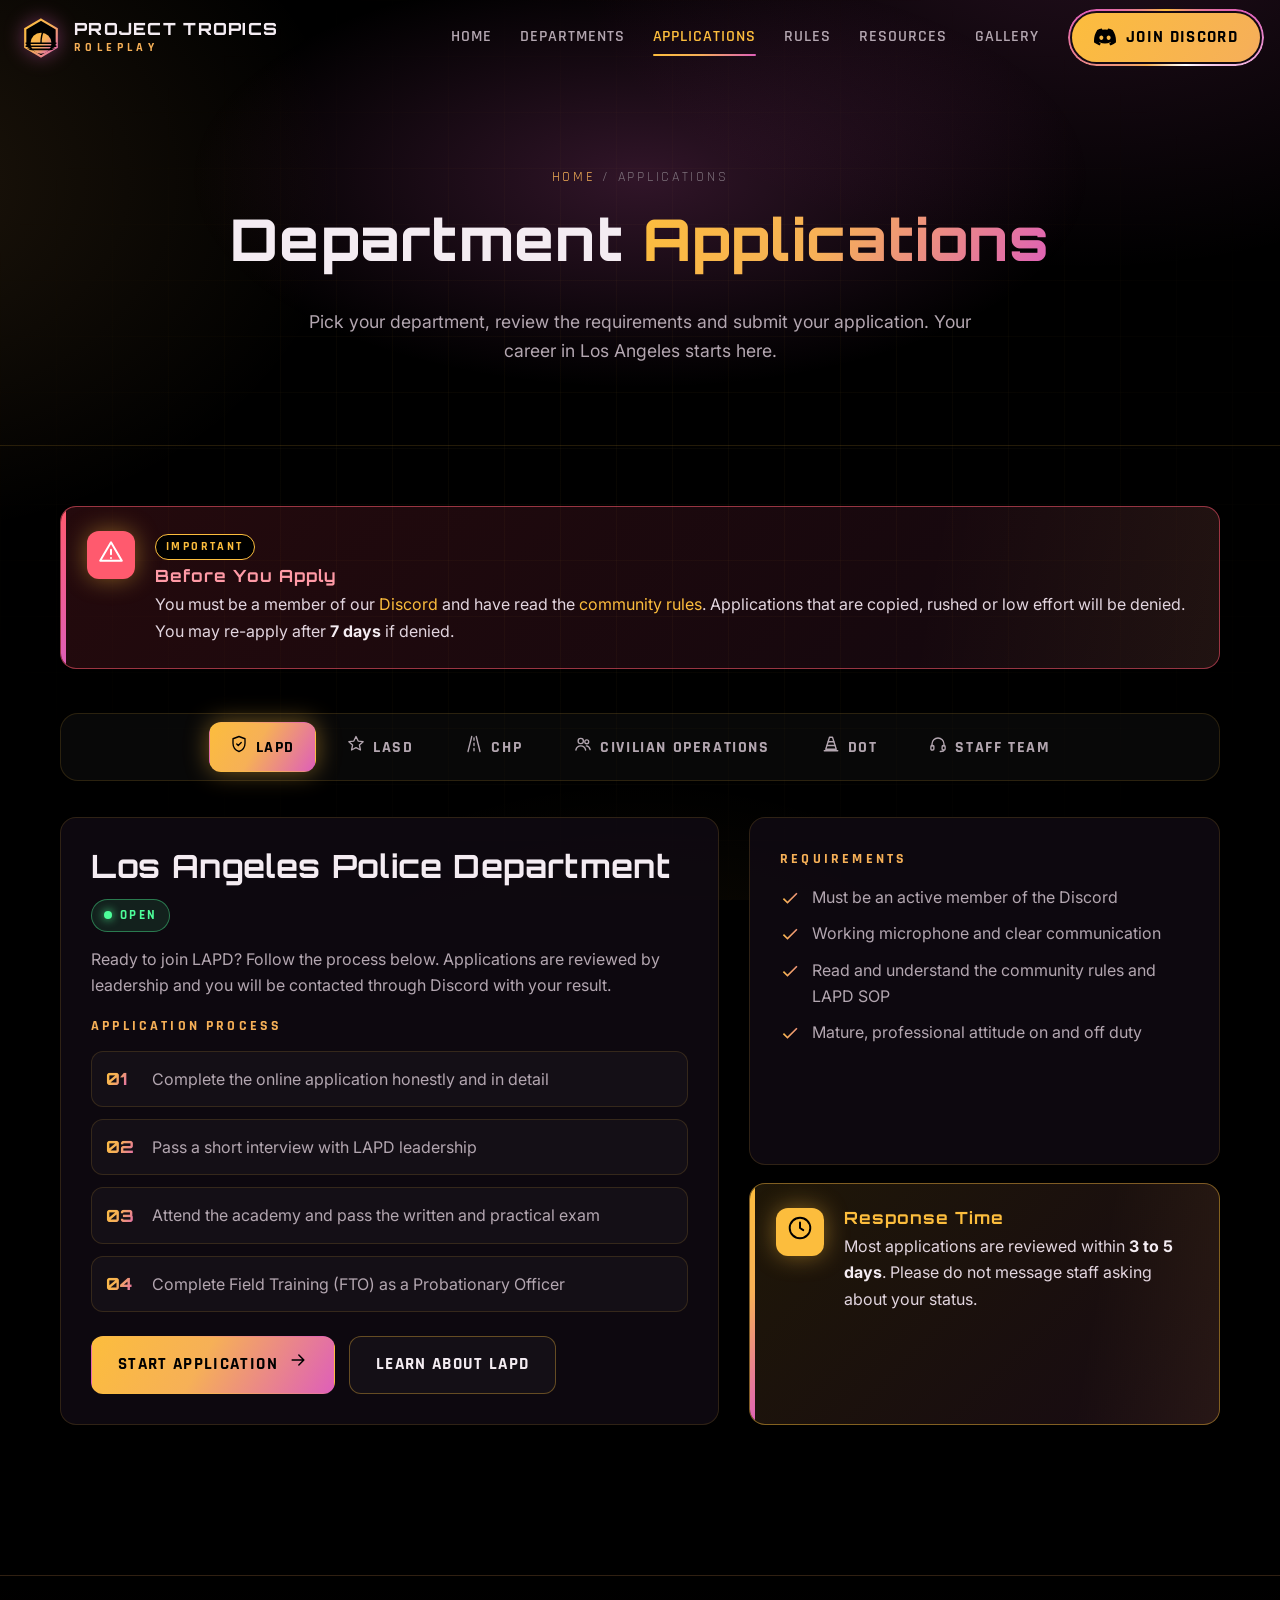
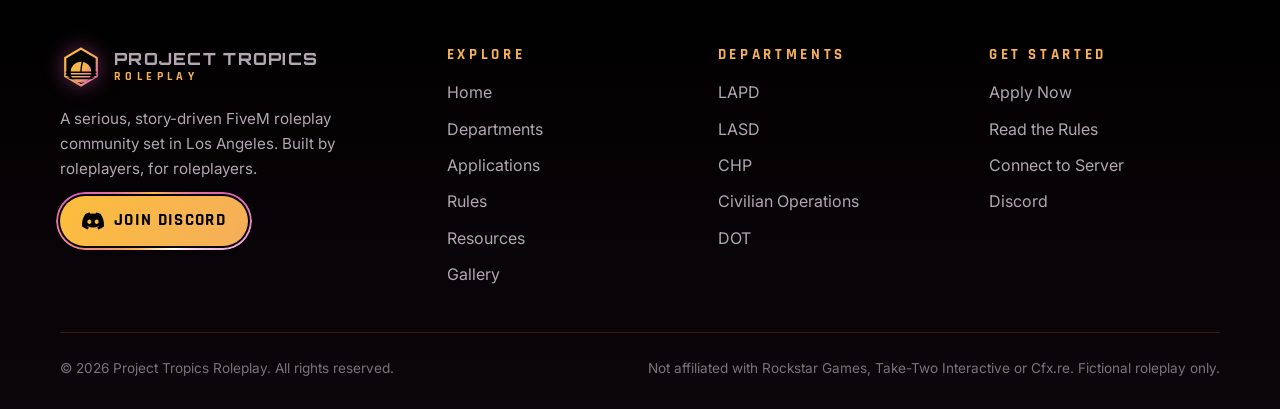
==== applications.html @ 3c2a187c "Build Project Tropics Roleplay website Static multi-page site: home, departments, applications, rule" ====
<!DOCTYPE html>
<html lang="en" class="no-js">
<head>
  <meta charset="UTF-8">
  <meta name="viewport" content="width=device-width, initial-scale=1">
  <title>Applications | Project Tropics Roleplay</title>
  <meta name="description" content="Apply to LAPD, LASD, CHP, Civilian Operations, DOT or the staff team at Project Tropics Roleplay.">
  <meta name="theme-color" content="#000000">
  <link rel="icon" href="assets/img/favicon.svg" type="image/svg+xml">
  <link rel="preconnect" href="https://fonts.googleapis.com">
  <link rel="preconnect" href="https://fonts.gstatic.com" crossorigin>
  <link href="https://fonts.googleapis.com/css2?family=Inter:wght@400;500;600&family=Orbitron:wght@600;700;800;900&family=Rajdhani:wght@500;600;700&display=swap" rel="stylesheet">
  <link rel="stylesheet" href="assets/css/style.css">
</head>
<body data-page="applications">
  <a class="skip-link" href="#main">Skip to content</a>
  <header id="site-header"></header>

  <main id="main">
    <section class="page-hero">
      <div class="container">
        <div class="breadcrumb"><a href="index.html">Home</a> / Applications</div>
        <h1>Department <span class="grad-text">Applications</span></h1>
        <p>Pick your department, review the requirements and submit your application. Your career in Los Angeles starts here.</p>
      </div>
    </section>

    <section class="section" style="padding-top:60px">
      <div class="container">
        <div class="highlight-stack reveal" style="margin-bottom:44px">
          <div class="highlight danger">
            <div class="highlight-icon"><i data-icon="alert"></i></div>
            <div>
              <span class="tag">Important</span>
              <h4>Before You Apply</h4>
              <p>You must be a member of our <a href="#" data-link="discord" target="_blank" rel="noopener">Discord</a> and have read the <a href="rules.html">community rules</a>. Applications that are copied, rushed or low effort will be denied. You may re-apply after <strong>7 days</strong> if denied.</p>
            </div>
          </div>
        </div>

        <div data-tabs>
          <div class="tabs-nav reveal" role="tablist" aria-label="Departments"><button class="tab-btn" type="button" role="tab" id="t-lapd" aria-controls="tab-lapd" aria-selected="false"><i data-icon="shield"></i>LAPD</button><button class="tab-btn" type="button" role="tab" id="t-lasd" aria-controls="tab-lasd" aria-selected="false"><i data-icon="star"></i>LASD</button><button class="tab-btn" type="button" role="tab" id="t-chp" aria-controls="tab-chp" aria-selected="false"><i data-icon="road"></i>CHP</button><button class="tab-btn" type="button" role="tab" id="t-civ" aria-controls="tab-civ" aria-selected="false"><i data-icon="users"></i>Civilian Operations</button><button class="tab-btn" type="button" role="tab" id="t-dot" aria-controls="tab-dot" aria-selected="false"><i data-icon="cone"></i>DOT</button><button class="tab-btn" type="button" role="tab" id="t-staff" aria-controls="tab-staff" aria-selected="false"><i data-icon="headset"></i>Staff Team</button></div>

          <div class="tab-panel" role="tabpanel" id="tab-lapd" aria-labelledby="t-lapd">
            <div class="app-panel">
              <div class="card">
                <div class="app-head"><h2>Los Angeles Police Department</h2><span data-status="lapd">Open</span></div>
                <p>Ready to join LAPD? Follow the process below. Applications are reviewed by leadership and you will be contacted through Discord with your result.</p>
                <p class="sub-title">Application Process</p>
                <ol class="steps-list"><li>Complete the online application honestly and in detail</li><li>Pass a short interview with LAPD leadership</li><li>Attend the academy and pass the written and practical exam</li><li>Complete Field Training (FTO) as a Probationary Officer</li></ol>
                <div class="btn-row">
                  <a class="btn btn-primary" data-apply="lapd" href="#"><span>Start Application</span><i data-icon="arrow"></i></a>
                  <a class="btn btn-ghost" href="departments.html#lapd"><span>Learn About LAPD</span></a>
                </div>
              </div>
              <div class="highlight-stack">
                <div class="card">
                  <p class="sub-title">Requirements</p>
                  <ul class="check-list" style="margin:0"><li>Must be an active member of the Discord</li><li>Working microphone and clear communication</li><li>Read and understand the community rules and LAPD SOP</li><li>Mature, professional attitude on and off duty</li></ul>
                </div>
                <div class="highlight">
                  <div class="highlight-icon"><i data-icon="clock"></i></div>
                  <div><h4>Response Time</h4><p>Most applications are reviewed within <strong>3 to 5 days</strong>. Please do not message staff asking about your status.</p></div>
                </div>
              </div>
            </div>
          </div>
          <div class="tab-panel" role="tabpanel" id="tab-lasd" aria-labelledby="t-lasd">
            <div class="app-panel">
              <div class="card">
                <div class="app-head"><h2>Los Angeles County Sheriff's Department</h2><span data-status="lasd">Open</span></div>
                <p>Ready to join LASD? Follow the process below. Applications are reviewed by leadership and you will be contacted through Discord with your result.</p>
                <p class="sub-title">Application Process</p>
                <ol class="steps-list"><li>Complete the online application honestly and in detail</li><li>Pass a short interview with LASD command staff</li><li>Attend the Sheriff's academy and pass the exam</li><li>Complete field training as a Deputy Trainee</li></ol>
                <div class="btn-row">
                  <a class="btn btn-primary" data-apply="lasd" href="#"><span>Start Application</span><i data-icon="arrow"></i></a>
                  <a class="btn btn-ghost" href="departments.html#lasd"><span>Learn About LASD</span></a>
                </div>
              </div>
              <div class="highlight-stack">
                <div class="card">
                  <p class="sub-title">Requirements</p>
                  <ul class="check-list" style="margin:0"><li>Must be an active member of the Discord</li><li>Working microphone and clear communication</li><li>Read and understand the community rules and LASD SOP</li><li>Able to work alongside allied agencies</li></ul>
                </div>
                <div class="highlight">
                  <div class="highlight-icon"><i data-icon="clock"></i></div>
                  <div><h4>Response Time</h4><p>Most applications are reviewed within <strong>3 to 5 days</strong>. Please do not message staff asking about your status.</p></div>
                </div>
              </div>
            </div>
          </div>
          <div class="tab-panel" role="tabpanel" id="tab-chp" aria-labelledby="t-chp">
            <div class="app-panel">
              <div class="card">
                <div class="app-head"><h2>California Highway Patrol</h2><span data-status="chp">Open</span></div>
                <p>Ready to join CHP? Follow the process below. Applications are reviewed by leadership and you will be contacted through Discord with your result.</p>
                <p class="sub-title">Application Process</p>
                <ol class="steps-list"><li>Complete the online application honestly and in detail</li><li>Pass a short interview with CHP command</li><li>Complete the CHP academy, including a driving evaluation</li><li>Complete field training as a Cadet</li></ol>
                <div class="btn-row">
                  <a class="btn btn-primary" data-apply="chp" href="#"><span>Start Application</span><i data-icon="arrow"></i></a>
                  <a class="btn btn-ghost" href="departments.html#chp"><span>Learn About CHP</span></a>
                </div>
              </div>
              <div class="highlight-stack">
                <div class="card">
                  <p class="sub-title">Requirements</p>
                  <ul class="check-list" style="margin:0"><li>Must be an active member of the Discord</li><li>Working microphone and clear communication</li><li>Read and understand the community rules and CHP SOP</li><li>Solid driving skills and pursuit discipline</li></ul>
                </div>
                <div class="highlight">
                  <div class="highlight-icon"><i data-icon="clock"></i></div>
                  <div><h4>Response Time</h4><p>Most applications are reviewed within <strong>3 to 5 days</strong>. Please do not message staff asking about your status.</p></div>
                </div>
              </div>
            </div>
          </div>
          <div class="tab-panel" role="tabpanel" id="tab-civ" aria-labelledby="t-civ">
            <div class="app-panel">
              <div class="card">
                <div class="app-head"><h2>Civilian Operations</h2><span data-status="civ">Open</span></div>
                <p>Ready to join Civilian Operations? Follow the process below. Applications are reviewed by leadership and you will be contacted through Discord with your result.</p>
                <p class="sub-title">Application Process</p>
                <ol class="steps-list"><li>Complete the civilian application with a character backstory</li><li>Get reviewed by the Civilian Operations team</li><li>Attend a short civilian orientation</li><li>Hit the streets and start your story</li></ol>
                <div class="btn-row">
                  <a class="btn btn-primary" data-apply="civ" href="#"><span>Start Application</span><i data-icon="arrow"></i></a>
                  <a class="btn btn-ghost" href="departments.html#civ"><span>Learn About Civilian Operations</span></a>
                </div>
              </div>
              <div class="highlight-stack">
                <div class="card">
                  <p class="sub-title">Requirements</p>
                  <ul class="check-list" style="margin:0"><li>Must be an active member of the Discord</li><li>Working microphone and clear communication</li><li>Read and understand the community rules</li><li>Creative, realistic character concepts</li></ul>
                </div>
                <div class="highlight">
                  <div class="highlight-icon"><i data-icon="clock"></i></div>
                  <div><h4>Response Time</h4><p>Most applications are reviewed within <strong>3 to 5 days</strong>. Please do not message staff asking about your status.</p></div>
                </div>
              </div>
            </div>
          </div>
          <div class="tab-panel" role="tabpanel" id="tab-dot" aria-labelledby="t-dot">
            <div class="app-panel">
              <div class="card">
                <div class="app-head"><h2>Department of Transportation</h2><span data-status="dot">Open</span></div>
                <p>Ready to join DOT? Follow the process below. Applications are reviewed by leadership and you will be contacted through Discord with your result.</p>
                <p class="sub-title">Application Process</p>
                <ol class="steps-list"><li>Complete the online application honestly and in detail</li><li>Pass a short interview with DOT supervisors</li><li>Complete DOT orientation and equipment training</li><li>Begin service as a Probationary Operator</li></ol>
                <div class="btn-row">
                  <a class="btn btn-primary" data-apply="dot" href="#"><span>Start Application</span><i data-icon="arrow"></i></a>
                  <a class="btn btn-ghost" href="departments.html#dot"><span>Learn About DOT</span></a>
                </div>
              </div>
              <div class="highlight-stack">
                <div class="card">
                  <p class="sub-title">Requirements</p>
                  <ul class="check-list" style="margin:0"><li>Must be an active member of the Discord</li><li>Working microphone and clear communication</li><li>Read and understand the community rules and DOT SOP</li><li>Patient, team-oriented and reliable</li></ul>
                </div>
                <div class="highlight">
                  <div class="highlight-icon"><i data-icon="clock"></i></div>
                  <div><h4>Response Time</h4><p>Most applications are reviewed within <strong>3 to 5 days</strong>. Please do not message staff asking about your status.</p></div>
                </div>
              </div>
            </div>
          </div>
          <div class="tab-panel" role="tabpanel" id="tab-staff" aria-labelledby="t-staff">
            <div class="app-panel">
              <div class="card">
                <div class="app-head"><h2>Community Staff Team</h2><span data-status="staff">Open</span></div>
                <p>Ready to join Staff Team? Follow the process below. Applications are reviewed by leadership and you will be contacted through Discord with your result.</p>
                <p class="sub-title">Application Process</p>
                <ol class="steps-list"><li>Submit the staff application when applications open</li><li>Be reviewed by the administration team</li><li>Complete a staff interview</li><li>Serve a trial period as a Trial Moderator</li></ol>
                <div class="btn-row">
                  <a class="btn btn-primary" data-apply="staff" href="#"><span>Start Application</span><i data-icon="arrow"></i></a>
                  
                </div>
              </div>
              <div class="highlight-stack">
                <div class="card">
                  <p class="sub-title">Requirements</p>
                  <ul class="check-list" style="margin:0"><li>Active, respected member in good standing</li><li>No recent warnings or disciplinary action</li><li>Strong knowledge of community rules</li><li>Fair, patient and professional under pressure</li></ul>
                </div>
                <div class="highlight">
                  <div class="highlight-icon"><i data-icon="clock"></i></div>
                  <div><h4>Response Time</h4><p>Most applications are reviewed within <strong>3 to 5 days</strong>. Please do not message staff asking about your status.</p></div>
                </div>
              </div>
            </div>
          </div>
        </div>
      </div>
    </section>
  </main>

  <footer id="site-footer"></footer>
  <script src="assets/js/config.js"></script>
  <script src="assets/js/main.js"></script>
</body>
</html>
---- assets/css/style.css ----
/* =========================================================
   PROJECT TROPICS ROLEPLAY — STYLES
   Palette: #F6B057 #FCBD3D #000000 #DE5FB9
   ========================================================= */

:root {
  --orange: #F6B057;
  --gold: #FCBD3D;
  --black: #000000;
  --pink: #DE5FB9;

  --bg: #000000;
  --bg-2: #07050a;
  --surface: rgba(18, 12, 22, 0.72);
  --surface-solid: #0e0a12;
  --line: rgba(252, 189, 61, 0.14);
  --line-strong: rgba(252, 189, 61, 0.35);
  --text: #f4ecf2;
  --muted: #b3a6b0;
  --dim: #7d717b;

  --grad: linear-gradient(120deg, var(--gold) 0%, var(--orange) 45%, var(--pink) 100%);
  --grad-rev: linear-gradient(120deg, var(--pink) 0%, var(--orange) 55%, var(--gold) 100%);
  --glow-gold: 0 0 24px rgba(252, 189, 61, 0.45);
  --glow-pink: 0 0 28px rgba(222, 95, 185, 0.5);

  --radius: 16px;
  --radius-sm: 10px;
  --maxw: 1200px;
  --header-h: 76px;

  --font-display: "Orbitron", system-ui, sans-serif;
  --font-ui: "Rajdhani", system-ui, sans-serif;
  --font-body: "Inter", system-ui, sans-serif;
}

*,
*::before,
*::after { box-sizing: border-box; }

html { scroll-behavior: smooth; scroll-padding-top: calc(var(--header-h) + 16px); }

body {
  margin: 0;
  background: var(--bg);
  color: var(--text);
  font-family: var(--font-body);
  font-size: 16px;
  line-height: 1.65;
  -webkit-font-smoothing: antialiased;
  overflow-x: hidden;
}

/* Ambient background shared by every page */
body::before {
  content: "";
  position: fixed;
  inset: 0;
  z-index: -2;
  background:
    radial-gradient(900px 600px at 85% -10%, rgba(222, 95, 185, 0.16), transparent 60%),
    radial-gradient(800px 600px at -10% 20%, rgba(246, 176, 87, 0.12), transparent 60%),
    radial-gradient(700px 500px at 50% 120%, rgba(252, 189, 61, 0.08), transparent 60%),
    var(--bg);
}
body::after {
  content: "";
  position: fixed;
  inset: 0;
  z-index: -1;
  pointer-events: none;
  background-image:
    linear-gradient(rgba(252, 189, 61, 0.035) 1px, transparent 1px),
    linear-gradient(90deg, rgba(252, 189, 61, 0.035) 1px, transparent 1px);
  background-size: 56px 56px;
  mask-image: radial-gradient(ellipse at center, #000 30%, transparent 80%);
}

img { max-width: 100%; display: block; }
a { color: var(--gold); text-decoration: none; transition: color .2s; }
a:hover { color: var(--pink); }

h1, h2, h3, h4 {
  font-family: var(--font-display);
  line-height: 1.15;
  margin: 0 0 .6em;
  letter-spacing: .02em;
}
h1 { font-size: clamp(2.3rem, 6vw, 4.6rem); font-weight: 800; }
h2 { font-size: clamp(1.7rem, 3.6vw, 2.6rem); font-weight: 700; }
h3 { font-size: 1.2rem; font-weight: 700; }
p { margin: 0 0 1em; color: var(--muted); }
strong { color: var(--text); }

.container { width: 100%; max-width: var(--maxw); margin: 0 auto; padding: 0 20px; }

.grad-text {
  background: var(--grad);
  -webkit-background-clip: text;
  background-clip: text;
  color: transparent;
}

.skip-link {
  position: absolute; left: -999px; top: 8px; z-index: 999;
  background: var(--gold); color: #000; padding: 8px 14px; border-radius: 8px; font-weight: 700;
}
.skip-link:focus { left: 8px; }

:focus-visible { outline: 2px solid var(--gold); outline-offset: 3px; border-radius: 6px; }

/* ---------------------------------------------------------
   HEADER / NAV
   --------------------------------------------------------- */
.site-header {
  position: fixed;
  top: 0; left: 0; right: 0;
  z-index: 100;
  height: var(--header-h);
  transition: background .3s, border-color .3s, height .3s;
  border-bottom: 1px solid transparent;
}
.site-header.scrolled {
  background: rgba(0, 0, 0, 0.82);
  backdrop-filter: blur(14px);
  -webkit-backdrop-filter: blur(14px);
  border-bottom-color: var(--line);
  --header-h: 66px;
  height: 66px;
}
.nav {
  height: 100%;
  display: flex;
  align-items: center;
  gap: 20px;
  max-width: 1320px;
  margin: 0 auto;
  padding: 0 20px;
}
.brand {
  display: flex; align-items: center; gap: 12px;
  color: var(--text);
  font-family: var(--font-display);
  font-weight: 800;
  letter-spacing: .08em;
  white-space: nowrap;
}
.brand:hover { color: var(--text); }
.brand-mark {
  width: 42px; height: 42px;
  flex-shrink: 0;
  filter: drop-shadow(0 0 10px rgba(222, 95, 185, .45));
  transition: transform .5s;
}
.brand:hover .brand-mark { transform: rotate(-8deg) scale(1.06); }
.brand-text { display: flex; flex-direction: column; line-height: 1; }
.brand-text span:first-child { font-size: 1.05rem; }
.brand-text span:last-child {
  font-family: var(--font-ui);
  font-size: .72rem;
  letter-spacing: .38em;
  color: var(--orange);
  margin-top: 4px;
}

.nav-links {
  display: flex; align-items: center; gap: 2px;
  list-style: none; margin: 0 0 0 auto; padding: 0;
}
.nav-links a {
  position: relative;
  display: block;
  padding: 8px 13px;
  font-family: var(--font-ui);
  font-weight: 600;
  font-size: 1.02rem;
  letter-spacing: .06em;
  text-transform: uppercase;
  color: var(--muted);
  border-radius: 8px;
  transition: color .2s, background .2s;
}
.nav-links a::after {
  content: "";
  position: absolute;
  left: 13px; right: 13px; bottom: 3px;
  height: 2px;
  background: var(--grad);
  transform: scaleX(0);
  transform-origin: left;
  transition: transform .3s;
  border-radius: 2px;
}
.nav-links a:hover { color: var(--text); background: rgba(252, 189, 61, .07); }
.nav-links a:hover::after,
.nav-links a.active::after { transform: scaleX(1); }
.nav-links a.active { color: var(--gold); }

.nav-toggle {
  display: none;
  margin-left: auto;
  width: 44px; height: 44px;
  background: transparent;
  border: 1px solid var(--line-strong);
  border-radius: 10px;
  color: var(--text);
  cursor: pointer;
  position: relative;
}
.nav-toggle span,
.nav-toggle span::before,
.nav-toggle span::after {
  position: absolute;
  left: 11px; right: 11px;
  height: 2px;
  background: var(--gold);
  border-radius: 2px;
  transition: transform .3s, opacity .3s;
}
.nav-toggle span { top: 50%; transform: translateY(-50%); }
.nav-toggle span::before { content: ""; left: 0; right: 0; top: -7px; }
.nav-toggle span::after { content: ""; left: 0; right: 0; top: 7px; }
.nav-open .nav-toggle span { background: transparent; }
.nav-open .nav-toggle span::before { transform: translateY(7px) rotate(45deg); }
.nav-open .nav-toggle span::after { transform: translateY(-7px) rotate(-45deg); }

/* ---------------------------------------------------------
   DISCORD BUTTON — bright, glowing, flashing ring
   --------------------------------------------------------- */
.btn-discord {
  --ring: 2px;
  position: relative;
  isolation: isolate;
  display: inline-flex;
  align-items: center;
  gap: 10px;
  padding: 11px 22px;
  border-radius: 999px;
  font-family: var(--font-ui);
  font-weight: 700;
  font-size: 1.05rem;
  letter-spacing: .08em;
  text-transform: uppercase;
  color: #000 !important;
  background: var(--grad);
  background-size: 200% 200%;
  animation: discordShift 4s ease infinite, discordPulse 1.6s ease-in-out infinite;
  white-space: nowrap;
  transition: transform .25s;
}
.btn-discord svg { width: 22px; height: 22px; flex-shrink: 0; }
/* Rotating conic ring around the button */
.btn-discord::before {
  content: "";
  position: absolute;
  inset: calc(var(--ring) * -2);
  border-radius: inherit;
  padding: var(--ring);
  background: conic-gradient(from var(--angle, 0deg), var(--gold), var(--pink), #fff, var(--orange), var(--pink), var(--gold));
  -webkit-mask: linear-gradient(#000 0 0) content-box, linear-gradient(#000 0 0);
  -webkit-mask-composite: xor;
  mask-composite: exclude;
  animation: ringSpin 2.2s linear infinite;
  z-index: -1;
}
/* Flashing halo */
.btn-discord::after {
  content: "";
  position: absolute;
  inset: -6px;
  border-radius: inherit;
  border: 2px solid var(--pink);
  opacity: 0;
  animation: ringFlash 1.6s ease-out infinite;
  z-index: -2;
}
.btn-discord:hover {
  transform: translateY(-2px) scale(1.05);
  box-shadow: 0 0 22px rgba(252, 189, 61, .8), 0 0 50px rgba(222, 95, 185, .7);
}
.btn-discord.lg { padding: 16px 32px; font-size: 1.2rem; }
.btn-discord.lg svg { width: 26px; height: 26px; }

@property --angle {
  syntax: "<angle>";
  initial-value: 0deg;
  inherits: false;
}
@keyframes ringSpin { to { --angle: 360deg; } }
@keyframes discordShift {
  0%, 100% { background-position: 0% 50%; }
  50% { background-position: 100% 50%; }
}
@keyframes discordPulse {
  0%, 100% { box-shadow: 0 0 12px rgba(252, 189, 61, .55), 0 0 28px rgba(222, 95, 185, .35); }
  50% { box-shadow: 0 0 22px rgba(252, 189, 61, .9), 0 0 48px rgba(222, 95, 185, .75); }
}
@keyframes ringFlash {
  0% { opacity: .9; transform: scale(1); }
  100% { opacity: 0; transform: scale(1.25); }
}

/* ---------------------------------------------------------
   BUTTONS
   --------------------------------------------------------- */
.btn {
  position: relative;
  display: inline-flex;
  align-items: center;
  justify-content: center;
  gap: 10px;
  padding: 13px 26px;
  border-radius: 12px;
  border: 1px solid transparent;
  font-family: var(--font-ui);
  font-weight: 700;
  font-size: 1.05rem;
  letter-spacing: .08em;
  text-transform: uppercase;
  cursor: pointer;
  transition: transform .25s, box-shadow .25s, background .25s, color .25s, border-color .25s;
  overflow: hidden;
}
.btn svg { width: 20px; height: 20px; }
.btn::after {
  content: "";
  position: absolute;
  top: 0; bottom: 0;
  left: -60%;
  width: 40%;
  background: linear-gradient(100deg, transparent, rgba(255, 255, 255, .45), transparent);
  transform: skewX(-20deg);
  transition: left .6s;
}
.btn:hover::after { left: 130%; }
.btn-primary { background: var(--grad); color: #000; }
.btn-primary:hover { color: #000; transform: translateY(-3px); box-shadow: var(--glow-gold), var(--glow-pink); }
.btn-ghost {
  background: rgba(255, 255, 255, .03);
  border-color: var(--line-strong);
  color: var(--text);
}
.btn-ghost:hover {
  color: var(--gold);
  border-color: var(--gold);
  background: rgba(252, 189, 61, .08);
  transform: translateY(-3px);
  box-shadow: var(--glow-gold);
}
.btn-pink {
  background: rgba(222, 95, 185, .12);
  border-color: rgba(222, 95, 185, .55);
  color: #ffd2f1;
}
.btn-pink:hover {
  color: #fff;
  background: var(--pink);
  transform: translateY(-3px);
  box-shadow: var(--glow-pink);
}
.btn-sm { padding: 9px 16px; font-size: .92rem; border-radius: 10px; }
.btn[aria-disabled="true"] { opacity: .45; pointer-events: none; filter: grayscale(.6); }
.btn-row { display: flex; flex-wrap: wrap; gap: 14px; }

/* ---------------------------------------------------------
   SECTIONS / HEADINGS
   --------------------------------------------------------- */
.section { padding: 110px 0; position: relative; }
.section-tight { padding: 70px 0; }
.section-head { max-width: 760px; margin: 0 auto 56px; text-align: center; }
.section-head.left { margin-left: 0; text-align: left; }
.eyebrow {
  display: inline-flex;
  align-items: center;
  gap: 10px;
  margin-bottom: 16px;
  font-family: var(--font-ui);
  font-weight: 700;
  font-size: .9rem;
  letter-spacing: .32em;
  text-transform: uppercase;
  color: var(--orange);
}
.eyebrow::before,
.eyebrow::after {
  content: "";
  width: 28px; height: 2px;
  background: var(--grad);
  border-radius: 2px;
}
.section-head.left .eyebrow::after { display: none; }
.lead { font-size: 1.12rem; color: var(--muted); }

/* ---------------------------------------------------------
   PAGE HERO (inner pages)
   --------------------------------------------------------- */
.page-hero {
  position: relative;
  padding: calc(var(--header-h) + 90px) 0 80px;
  text-align: center;
  overflow: hidden;
  border-bottom: 1px solid var(--line);
}
.page-hero::before {
  content: "";
  position: absolute;
  left: 50%; top: 40%;
  width: 900px; height: 420px;
  transform: translate(-50%, -50%);
  background: radial-gradient(closest-side, rgba(222, 95, 185, .22), transparent);
  pointer-events: none;
}
.page-hero h1 { font-size: clamp(2.1rem, 5vw, 3.6rem); position: relative; }
.page-hero p { max-width: 680px; margin: 0 auto; font-size: 1.1rem; position: relative; }
.breadcrumb {
  position: relative;
  font-family: var(--font-ui);
  letter-spacing: .2em;
  text-transform: uppercase;
  font-size: .85rem;
  color: var(--dim);
  margin-bottom: 18px;
}
.breadcrumb a { color: var(--orange); }

/* ---------------------------------------------------------
   HOME HERO
   --------------------------------------------------------- */
.hero {
  position: relative;
  min-height: 100vh;
  min-height: 100svh;
  display: flex;
  align-items: center;
  padding: calc(var(--header-h) + 40px) 0 240px;
  overflow: hidden;
}
.hero-bg { position: absolute; inset: 0; z-index: -1; overflow: hidden; }
.hero-sun {
  position: absolute;
  left: 50%;
  bottom: 150px;
  width: min(440px, 70vw);
  aspect-ratio: 1;
  transform: translateX(-50%);
  border-radius: 50%;
  background: linear-gradient(180deg, var(--gold) 0%, var(--orange) 45%, var(--pink) 100%);
  box-shadow: 0 0 120px rgba(246, 176, 87, .45), 0 0 220px rgba(222, 95, 185, .35);
  mask-image: linear-gradient(180deg, #000 0 52%, transparent 52% 55%, #000 55% 61%, transparent 61% 65%, #000 65% 70%, transparent 70% 75%, #000 75% 79%, transparent 79% 85%, #000 85% 88%, transparent 88%);
  -webkit-mask-image: linear-gradient(180deg, #000 0 52%, transparent 52% 55%, #000 55% 61%, transparent 61% 65%, #000 65% 70%, transparent 70% 75%, #000 75% 79%, transparent 79% 85%, #000 85% 88%, transparent 88%);
  opacity: .42;
  animation: sunRise 2.2s cubic-bezier(.2, .7, .2, 1) both;
}
@keyframes sunRise {
  from { transform: translate(-50%, 120px); opacity: 0; }
  to { transform: translate(-50%, 0); opacity: .42; }
}
.hero-skyline {
  position: absolute;
  left: 0; right: 0;
  bottom: 140px;
  width: 100%;
  height: 170px;
  color: #000;
  filter: drop-shadow(0 -2px 0 rgba(222, 95, 185, .5));
}
.hero-floor {
  position: absolute;
  left: -50%; right: -50%;
  bottom: 0;
  height: 142px;
  background:
    linear-gradient(180deg, rgba(222, 95, 185, .25), transparent 60%),
    linear-gradient(rgba(222, 95, 185, .7) 2px, transparent 2px),
    linear-gradient(90deg, rgba(222, 95, 185, .55) 2px, transparent 2px);
  background-size: 100% 100%, 60px 30px, 60px 30px;
  transform: perspective(300px) rotateX(58deg);
  transform-origin: top center;
  animation: floorMove 1.2s linear infinite;
  mask-image: linear-gradient(180deg, #000, transparent 95%);
  -webkit-mask-image: linear-gradient(180deg, #000, transparent 95%);
}
@keyframes floorMove {
  from { background-position: 0 0, 0 0, 0 0; }
  to { background-position: 0 0, 0 30px, 0 30px; }
}
.hero-orb {
  position: absolute;
  border-radius: 50%;
  filter: blur(60px);
  opacity: .55;
  animation: orbFloat 12s ease-in-out infinite;
}
.hero-orb.o1 { width: 340px; height: 340px; background: var(--pink); top: 8%; left: -6%; }
.hero-orb.o2 { width: 300px; height: 300px; background: var(--orange); top: 18%; right: -4%; animation-delay: -4s; }
@keyframes orbFloat {
  0%, 100% { transform: translate(0, 0); }
  50% { transform: translate(40px, -30px); }
}
.hero-scan {
  position: absolute;
  inset: 0;
  background: repeating-linear-gradient(180deg, rgba(255, 255, 255, .025) 0 1px, transparent 1px 4px);
  pointer-events: none;
}

.hero-content { position: relative; text-align: center; max-width: 960px; margin: 0 auto; }
.hero-badge {
  display: inline-flex;
  align-items: center;
  gap: 10px;
  padding: 8px 16px 8px 10px;
  margin-bottom: 26px;
  border: 1px solid var(--line-strong);
  border-radius: 999px;
  background: rgba(0, 0, 0, .55);
  backdrop-filter: blur(8px);
  font-family: var(--font-ui);
  font-weight: 600;
  letter-spacing: .14em;
  text-transform: uppercase;
  font-size: .88rem;
  color: var(--text);
}
.live-dot {
  width: 10px; height: 10px;
  border-radius: 50%;
  background: #4dff9a;
  box-shadow: 0 0 0 0 rgba(77, 255, 154, .7);
  animation: live 1.8s infinite;
}
@keyframes live {
  0% { box-shadow: 0 0 0 0 rgba(77, 255, 154, .7); }
  70% { box-shadow: 0 0 0 10px rgba(77, 255, 154, 0); }
  100% { box-shadow: 0 0 0 0 rgba(77, 255, 154, 0); }
}
.hero h1 { text-shadow: 0 0 40px rgba(222, 95, 185, .35); }
.hero h1 .line { display: block; }
.hero-sub {
  font-size: clamp(1.05rem, 2vw, 1.3rem);
  color: #d9ccd6;
  max-width: 720px;
  margin: 0 auto 14px;
  text-shadow: 0 2px 14px rgba(0, 0, 0, .95), 0 0 2px rgba(0, 0, 0, .9);
}
.rotator {
  font-family: var(--font-ui);
  font-weight: 700;
  font-size: clamp(1.1rem, 2.4vw, 1.5rem);
  letter-spacing: .24em;
  text-transform: uppercase;
  color: var(--gold);
  min-height: 1.6em;
  margin-bottom: 34px;
}
.rotator .cursor {
  display: inline-block;
  width: 3px; height: 1.05em;
  margin-left: 4px;
  background: var(--pink);
  vertical-align: -3px;
  animation: blink 1s steps(1) infinite;
}
@keyframes blink { 50% { opacity: 0; } }
.hero .btn-row { justify-content: center; }
.hero .btn-ghost { background: rgba(0, 0, 0, .65); backdrop-filter: blur(8px); -webkit-backdrop-filter: blur(8px); }

.connect-strip {
  display: inline-flex;
  align-items: center;
  gap: 12px;
  margin-top: 30px;
  padding: 8px 8px 8px 18px;
  border-radius: 12px;
  background: rgba(0, 0, 0, .6);
  border: 1px dashed var(--line-strong);
  font-family: ui-monospace, SFMono-Regular, Menlo, monospace;
  font-size: .92rem;
  color: var(--gold);
  max-width: 100%;
}
.connect-strip code { overflow: hidden; text-overflow: ellipsis; white-space: nowrap; }

.scroll-cue {
  position: absolute;
  left: 50%; bottom: 26px;
  transform: translateX(-50%);
  width: 26px; height: 42px;
  border: 2px solid rgba(252, 189, 61, .6);
  border-radius: 14px;
}
.scroll-cue::after {
  content: "";
  position: absolute;
  left: 50%; top: 8px;
  width: 4px; height: 8px;
  margin-left: -2px;
  background: var(--gold);
  border-radius: 2px;
  animation: cue 1.6s infinite;
}
@keyframes cue {
  0% { opacity: 1; transform: translateY(0); }
  100% { opacity: 0; transform: translateY(14px); }
}

/* ---------------------------------------------------------
   TICKER
   --------------------------------------------------------- */
.ticker {
  position: relative;
  overflow: hidden;
  border-block: 1px solid var(--line);
  background: linear-gradient(90deg, rgba(222, 95, 185, .12), rgba(252, 189, 61, .12));
  padding: 14px 0;
}
.ticker-track {
  display: flex;
  gap: 48px;
  width: max-content;
  animation: ticker 38s linear infinite;
}
.ticker-track span {
  display: inline-flex;
  align-items: center;
  gap: 48px;
  font-family: var(--font-display);
  font-weight: 700;
  font-size: .95rem;
  letter-spacing: .2em;
  text-transform: uppercase;
  color: var(--text);
  white-space: nowrap;
}
.ticker-track span::after { content: "◆"; color: var(--pink); font-size: .7rem; }
@keyframes ticker { to { transform: translateX(-50%); } }

/* ---------------------------------------------------------
   CARDS — hover highlight w/ cursor spotlight
   --------------------------------------------------------- */
.card {
  --mx: 50%;
  --my: 50%;
  position: relative;
  padding: 30px;
  border-radius: var(--radius);
  background: var(--surface);
  border: 1px solid var(--line);
  backdrop-filter: blur(10px);
  transition: transform .35s cubic-bezier(.2, .7, .2, 1), border-color .35s, box-shadow .35s;
  overflow: hidden;
  isolation: isolate;
}
.card::before {
  content: "";
  position: absolute;
  inset: 0;
  z-index: -1;
  background: radial-gradient(420px circle at var(--mx) var(--my), rgba(252, 189, 61, .14), rgba(222, 95, 185, .08) 40%, transparent 70%);
  opacity: 0;
  transition: opacity .35s;
}
.card::after {
  content: "";
  position: absolute;
  inset: 0;
  border-radius: inherit;
  padding: 1px;
  background: var(--grad);
  -webkit-mask: linear-gradient(#000 0 0) content-box, linear-gradient(#000 0 0);
  -webkit-mask-composite: xor;
  mask-composite: exclude;
  opacity: 0;
  transition: opacity .35s;
  pointer-events: none;
}
.card:hover {
  transform: translateY(-6px);
  border-color: transparent;
  box-shadow: 0 20px 50px -20px rgba(222, 95, 185, .45), 0 0 30px -8px rgba(252, 189, 61, .4);
}
.card:hover::before,
.card:hover::after { opacity: 1; }
.card h3 { transition: color .3s; }
.card:hover h3 { color: var(--gold); }

.icon-box {
  width: 56px; height: 56px;
  display: grid;
  place-items: center;
  margin-bottom: 20px;
  border-radius: 14px;
  background: linear-gradient(135deg, rgba(252, 189, 61, .16), rgba(222, 95, 185, .16));
  border: 1px solid var(--line-strong);
  color: var(--gold);
  transition: transform .35s, background .35s, color .35s, box-shadow .35s;
}
.icon-box svg { width: 28px; height: 28px; }
.card:hover .icon-box {
  transform: rotate(-6deg) scale(1.08);
  background: var(--grad);
  color: #000;
  box-shadow: var(--glow-gold);
}

.grid { display: grid; gap: 24px; }
.grid-2 { grid-template-columns: repeat(2, 1fr); }
.grid-3 { grid-template-columns: repeat(3, 1fr); }
.grid-4 { grid-template-columns: repeat(4, 1fr); }

/* ---------------------------------------------------------
   HIGHLIGHT / ALERT BOXES — attention grabbing
   --------------------------------------------------------- */
.highlight {
  position: relative;
  display: flex;
  gap: 20px;
  align-items: flex-start;
  padding: 24px 26px;
  border-radius: var(--radius);
  background: linear-gradient(135deg, rgba(252, 189, 61, .12), rgba(222, 95, 185, .1));
  border: 1px solid rgba(252, 189, 61, .45);
  overflow: hidden;
  isolation: isolate;
  transition: transform .3s, box-shadow .3s;
}
.highlight::before {
  content: "";
  position: absolute;
  left: 0; top: 0; bottom: 0;
  width: 5px;
  background: var(--grad);
}
.highlight::after {
  content: "";
  position: absolute;
  inset: 0;
  z-index: -1;
  background: linear-gradient(100deg, transparent 30%, rgba(252, 189, 61, .12) 50%, transparent 70%);
  background-size: 250% 100%;
  animation: sweep 4.5s ease-in-out infinite;
}
@keyframes sweep {
  0% { background-position: 150% 0; }
  60%, 100% { background-position: -100% 0; }
}
.highlight:hover { transform: translateY(-3px); box-shadow: 0 0 34px -6px rgba(252, 189, 61, .55); }
.highlight-icon {
  flex-shrink: 0;
  width: 48px; height: 48px;
  display: grid;
  place-items: center;
  border-radius: 12px;
  background: var(--gold);
  color: #000;
  box-shadow: var(--glow-gold);
  animation: iconPulse 2s ease-in-out infinite;
}
.highlight-icon svg { width: 26px; height: 26px; }
@keyframes iconPulse {
  0%, 100% { box-shadow: 0 0 12px rgba(252, 189, 61, .5); }
  50% { box-shadow: 0 0 26px rgba(252, 189, 61, .95); }
}
.highlight h4 {
  font-size: 1.05rem;
  margin-bottom: 6px;
  color: var(--gold);
  letter-spacing: .06em;
}
.highlight p { margin: 0; color: #e2d5df; }
.highlight p + p { margin-top: 8px; }
.highlight .tag {
  display: inline-block;
  margin-bottom: 6px;
  padding: 2px 10px;
  border-radius: 999px;
  font-family: var(--font-ui);
  font-weight: 700;
  font-size: .75rem;
  letter-spacing: .2em;
  text-transform: uppercase;
  background: #000;
  color: var(--gold);
  border: 1px solid var(--gold);
}

.highlight.pink {
  background: linear-gradient(135deg, rgba(222, 95, 185, .16), rgba(246, 176, 87, .08));
  border-color: rgba(222, 95, 185, .55);
}
.highlight.pink .highlight-icon { background: var(--pink); color: #fff; animation-name: iconPulsePink; }
.highlight.pink h4 { color: #ff9fe0; }
.highlight.pink .tag { color: #ff9fe0; border-color: var(--pink); }
@keyframes iconPulsePink {
  0%, 100% { box-shadow: 0 0 12px rgba(222, 95, 185, .5); }
  50% { box-shadow: 0 0 26px rgba(222, 95, 185, .95); }
}
.highlight.danger {
  background: linear-gradient(135deg, rgba(255, 70, 90, .14), rgba(222, 95, 185, .08));
  border-color: rgba(255, 90, 110, .55);
}
.highlight.danger::before { background: linear-gradient(180deg, #ff5a6e, var(--pink)); }
.highlight.danger .highlight-icon { background: #ff5a6e; color: #fff; animation-name: iconPulseRed; }
.highlight.danger h4 { color: #ff9aa6; }
@keyframes iconPulseRed {
  0%, 100% { box-shadow: 0 0 12px rgba(255, 90, 110, .5); }
  50% { box-shadow: 0 0 26px rgba(255, 90, 110, .95); }
}
.highlight-stack { display: grid; gap: 18px; }

/* ---------------------------------------------------------
   STATS
   --------------------------------------------------------- */
.stats {
  display: grid;
  grid-template-columns: repeat(4, 1fr);
  gap: 20px;
}
.stat {
  text-align: center;
  padding: 28px 16px;
}
.stat-num {
  font-family: var(--font-display);
  font-weight: 800;
  font-size: clamp(2rem, 4vw, 2.8rem);
  line-height: 1;
  margin-bottom: 10px;
}
.stat-label {
  font-family: var(--font-ui);
  font-weight: 600;
  letter-spacing: .2em;
  text-transform: uppercase;
  font-size: .85rem;
  color: var(--muted);
}

/* ---------------------------------------------------------
   DEPARTMENT CARDS
   --------------------------------------------------------- */
.dept-card {
  display: flex;
  flex-direction: column;
  padding: 0;
  color: var(--text);
}
.dept-card:hover { color: var(--text); }
.dept-banner {
  position: relative;
  height: 150px;
  display: grid;
  place-items: center;
  overflow: hidden;
  border-bottom: 1px solid var(--line);
  background: var(--dept-bg, var(--grad));
}
.dept-banner::before {
  content: "";
  position: absolute;
  inset: 0;
  background-image:
    linear-gradient(rgba(0, 0, 0, .25) 1px, transparent 1px),
    linear-gradient(90deg, rgba(0, 0, 0, .25) 1px, transparent 1px);
  background-size: 22px 22px;
  opacity: .6;
}
.dept-banner::after {
  content: "";
  position: absolute;
  inset: 0;
  background: linear-gradient(180deg, transparent 30%, rgba(0, 0, 0, .75));
}
.dept-emblem {
  position: relative;
  z-index: 1;
  width: 86px; height: 86px;
  display: grid;
  place-items: center;
  border-radius: 50%;
  background: rgba(0, 0, 0, .78);
  border: 2px solid rgba(255, 255, 255, .8);
  color: var(--gold);
  box-shadow: 0 0 30px rgba(0, 0, 0, .6);
  transition: transform .5s cubic-bezier(.2, .7, .2, 1);
}
.dept-emblem svg { width: 42px; height: 42px; }
.dept-card:hover .dept-emblem { transform: scale(1.1) rotate(-8deg); }
.dept-abbr {
  position: absolute;
  z-index: 1;
  right: 16px; bottom: 10px;
  font-family: var(--font-display);
  font-weight: 900;
  font-size: 2rem;
  color: rgba(255, 255, 255, .9);
  letter-spacing: .06em;
  text-shadow: 0 2px 12px rgba(0, 0, 0, .7);
}
.dept-body { padding: 24px 26px 26px; display: flex; flex-direction: column; flex: 1; }
.dept-body h3 { font-size: 1.12rem; }
.dept-body p { flex: 1; font-size: .96rem; }
.dept-link {
  display: inline-flex;
  align-items: center;
  gap: 8px;
  font-family: var(--font-ui);
  font-weight: 700;
  letter-spacing: .14em;
  text-transform: uppercase;
  font-size: .9rem;
  color: var(--gold);
}
.dept-link svg { width: 18px; height: 18px; transition: transform .3s; }
.dept-card:hover .dept-link { color: var(--pink); }
.dept-card:hover .dept-link svg { transform: translateX(6px); }

.dept-lapd { --dept-bg: linear-gradient(135deg, #1a1306, var(--gold) 140%); }
.dept-lasd { --dept-bg: linear-gradient(135deg, #1c1007, var(--orange) 140%); }
.dept-chp { --dept-bg: linear-gradient(135deg, #170a14, #f0a24f 70%, var(--gold) 140%); }
.dept-civ { --dept-bg: linear-gradient(135deg, #1a0716, var(--pink) 140%); }
.dept-dot { --dept-bg: linear-gradient(135deg, #160812, var(--pink) 60%, var(--orange) 140%); }

/* Department detail blocks */
.dept-detail {
  display: grid;
  grid-template-columns: 340px 1fr;
  gap: 40px;
  padding: 44px;
  margin-bottom: 36px;
  border-radius: 22px;
}
.dept-detail .dept-side { position: relative; }
.dept-detail .dept-banner {
  height: 240px;
  border-radius: var(--radius);
  border: 1px solid var(--line);
}
.dept-detail .dept-emblem { width: 110px; height: 110px; }
.dept-detail .dept-emblem svg { width: 54px; height: 54px; }
.dept-detail h2 { font-size: clamp(1.5rem, 3vw, 2.1rem); }
.dept-meta {
  display: grid;
  gap: 10px;
  margin-top: 20px;
}
.dept-meta div {
  display: flex;
  justify-content: space-between;
  gap: 12px;
  padding: 10px 14px;
  border-radius: 10px;
  background: rgba(255, 255, 255, .03);
  border: 1px solid var(--line);
  font-size: .92rem;
}
.dept-meta span:first-child { color: var(--dim); font-family: var(--font-ui); letter-spacing: .12em; text-transform: uppercase; font-weight: 600; }
.dept-meta span:last-child { color: var(--text); font-weight: 600; text-align: right; }

.chips { display: flex; flex-wrap: wrap; gap: 10px; margin: 6px 0 22px; }
.chip {
  padding: 7px 14px;
  border-radius: 999px;
  border: 1px solid var(--line-strong);
  background: rgba(252, 189, 61, .05);
  font-family: var(--font-ui);
  font-weight: 600;
  font-size: .92rem;
  letter-spacing: .06em;
  color: var(--text);
  transition: background .25s, color .25s, border-color .25s, box-shadow .25s, transform .25s;
}
.chip:hover {
  background: var(--grad);
  color: #000;
  border-color: transparent;
  box-shadow: var(--glow-gold);
  transform: translateY(-2px);
}

.check-list { list-style: none; padding: 0; margin: 0 0 22px; display: grid; gap: 10px; }
.check-list li {
  position: relative;
  padding-left: 32px;
  color: var(--muted);
}
.check-list li::before {
  content: "";
  position: absolute;
  left: 0; top: 4px;
  width: 20px; height: 20px;
  border-radius: 6px;
  background: var(--grad);
  -webkit-mask: url("data:image/svg+xml,%3Csvg xmlns='http://www.w3.org/2000/svg' viewBox='0 0 24 24'%3E%3Cpath d='M9 16.2 4.8 12l-1.4 1.4L9 19 21 7l-1.4-1.4z'/%3E%3C/svg%3E") center/contain no-repeat;
  mask: url("data:image/svg+xml,%3Csvg xmlns='http://www.w3.org/2000/svg' viewBox='0 0 24 24'%3E%3Cpath d='M9 16.2 4.8 12l-1.4 1.4L9 19 21 7l-1.4-1.4z'/%3E%3C/svg%3E") center/contain no-repeat;
}
.sub-title {
  font-family: var(--font-ui);
  font-weight: 700;
  letter-spacing: .22em;
  text-transform: uppercase;
  font-size: .9rem;
  color: var(--orange);
  margin: 0 0 12px;
}

/* Sticky department jump bar */
.jumpbar {
  position: sticky;
  top: 66px;
  z-index: 50;
  background: rgba(0, 0, 0, .85);
  backdrop-filter: blur(12px);
  border-bottom: 1px solid var(--line);
}
.jumpbar .container {
  display: flex;
  gap: 8px;
  overflow-x: auto;
  padding-top: 12px;
  padding-bottom: 12px;
  scrollbar-width: none;
}
.jumpbar .container::-webkit-scrollbar { display: none; }

/* ---------------------------------------------------------
   TABS
   --------------------------------------------------------- */
.tabs-nav {
  display: flex;
  flex-wrap: wrap;
  gap: 10px;
  justify-content: center;
  margin-bottom: 36px;
  padding: 8px;
  border-radius: 18px;
  background: rgba(255, 255, 255, .03);
  border: 1px solid var(--line);
}
.tab-btn {
  position: relative;
  display: inline-flex;
  align-items: center;
  gap: 8px;
  padding: 12px 20px;
  border-radius: 12px;
  border: 1px solid transparent;
  background: transparent;
  color: var(--muted);
  font-family: var(--font-ui);
  font-weight: 700;
  font-size: 1rem;
  letter-spacing: .1em;
  text-transform: uppercase;
  cursor: pointer;
  transition: color .25s, background .25s, border-color .25s, box-shadow .25s;
}
.tab-btn svg { width: 18px; height: 18px; }
.tab-btn:hover {
  color: var(--gold);
  border-color: var(--line-strong);
  background: rgba(252, 189, 61, .06);
  box-shadow: 0 0 18px -6px rgba(252, 189, 61, .6);
}
.tab-btn[aria-selected="true"] {
  color: #000;
  background: var(--grad);
  box-shadow: var(--glow-gold);
}
.tab-panel { display: none; animation: panelIn .45s ease both; }
.tab-panel.active { display: block; }
@keyframes panelIn {
  from { opacity: 0; transform: translateY(12px); }
  to { opacity: 1; transform: none; }
}

.status-pill {
  display: inline-flex;
  align-items: center;
  gap: 8px;
  padding: 5px 12px;
  border-radius: 999px;
  font-family: var(--font-ui);
  font-weight: 700;
  font-size: .8rem;
  letter-spacing: .18em;
  text-transform: uppercase;
}
.status-pill::before { content: ""; width: 8px; height: 8px; border-radius: 50%; background: currentColor; box-shadow: 0 0 10px currentColor; }
.status-open { color: #4dff9a; background: rgba(77, 255, 154, .1); border: 1px solid rgba(77, 255, 154, .4); }
.status-closed { color: #ff7a8a; background: rgba(255, 90, 110, .1); border: 1px solid rgba(255, 90, 110, .4); }

.app-panel {
  display: grid;
  grid-template-columns: 1.4fr 1fr;
  gap: 30px;
}
.app-head { display: flex; flex-wrap: wrap; align-items: center; gap: 14px; margin-bottom: 14px; }
.app-head h2 { margin: 0; font-size: clamp(1.4rem, 3vw, 2rem); }
.steps-list { counter-reset: s; list-style: none; padding: 0; margin: 0 0 24px; display: grid; gap: 12px; }
.steps-list li {
  counter-increment: s;
  position: relative;
  padding: 14px 16px 14px 60px;
  border-radius: 12px;
  background: rgba(255, 255, 255, .03);
  border: 1px solid var(--line);
  color: var(--muted);
  transition: border-color .25s, background .25s;
}
.steps-list li:hover { border-color: var(--pink); background: rgba(222, 95, 185, .07); }
.steps-list li::before {
  content: counter(s, decimal-leading-zero);
  position: absolute;
  left: 14px; top: 50%;
  transform: translateY(-50%);
  font-family: var(--font-display);
  font-weight: 800;
  font-size: 1.05rem;
  background: var(--grad);
  -webkit-background-clip: text;
  background-clip: text;
  color: transparent;
}

/* ---------------------------------------------------------
   HOW TO JOIN STEPS
   --------------------------------------------------------- */
.steps {
  display: grid;
  grid-template-columns: repeat(4, 1fr);
  gap: 24px;
  counter-reset: step;
}
.step-num {
  display: block;
  font-family: var(--font-display);
  font-weight: 900;
  font-size: 3rem;
  line-height: 1;
  margin-bottom: 14px;
  background: var(--grad);
  -webkit-background-clip: text;
  background-clip: text;
  color: transparent;
}

/* ---------------------------------------------------------
   SPLIT / FEATURE
   --------------------------------------------------------- */
.split {
  display: grid;
  grid-template-columns: 1.05fr 1fr;
  gap: 60px;
  align-items: center;
}
.feature-visual {
  position: relative;
  aspect-ratio: 4 / 3.4;
  border-radius: 24px;
  overflow: hidden;
  border: 1px solid var(--line-strong);
  background:
    radial-gradient(circle at 30% 30%, rgba(252, 189, 61, .35), transparent 50%),
    radial-gradient(circle at 75% 70%, rgba(222, 95, 185, .45), transparent 55%),
    #0b0710;
}
.feature-visual .hud {
  position: absolute;
  inset: 22px;
  border: 1px solid rgba(252, 189, 61, .25);
  border-radius: 16px;
}
.feature-visual .hud::before,
.feature-visual .hud::after {
  content: "";
  position: absolute;
  width: 30px; height: 30px;
  border: 3px solid var(--gold);
}
.feature-visual .hud::before { top: -2px; left: -2px; border-right: 0; border-bottom: 0; border-top-left-radius: 14px; }
.feature-visual .hud::after { bottom: -2px; right: -2px; border-left: 0; border-top: 0; border-bottom-right-radius: 14px; }
.hud-radar {
  position: absolute;
  left: 50%; top: 50%;
  width: 62%;
  aspect-ratio: 1;
  transform: translate(-50%, -50%);
  border-radius: 50%;
  border: 1px solid rgba(252, 189, 61, .35);
  background:
    radial-gradient(circle, transparent 32%, rgba(252, 189, 61, .25) 33%, transparent 34%, transparent 65%, rgba(252, 189, 61, .25) 66%, transparent 67%),
    linear-gradient(rgba(252, 189, 61, .2), rgba(252, 189, 61, .2)) center/1px 100% no-repeat,
    linear-gradient(rgba(252, 189, 61, .2), rgba(252, 189, 61, .2)) center/100% 1px no-repeat;
}
.hud-radar::after {
  content: "";
  position: absolute;
  inset: 0;
  border-radius: 50%;
  background: conic-gradient(from 0deg, rgba(222, 95, 185, .55), transparent 25%);
  animation: radar 3.5s linear infinite;
}
@keyframes radar { to { transform: rotate(360deg); } }
.hud-blip {
  position: absolute;
  width: 10px; height: 10px;
  border-radius: 50%;
  background: var(--gold);
  box-shadow: 0 0 12px var(--gold);
  animation: live 2s infinite;
}
.hud-label {
  position: absolute;
  font-family: var(--font-ui);
  font-weight: 700;
  font-size: .78rem;
  letter-spacing: .2em;
  text-transform: uppercase;
  color: var(--gold);
  padding: 4px 10px;
  border-radius: 6px;
  background: rgba(0, 0, 0, .7);
  border: 1px solid var(--line-strong);
}
.feature-list { list-style: none; padding: 0; margin: 26px 0 32px; display: grid; gap: 16px; }
.feature-list li { display: flex; gap: 14px; align-items: flex-start; }
.feature-list .fi {
  flex-shrink: 0;
  width: 38px; height: 38px;
  display: grid;
  place-items: center;
  border-radius: 10px;
  background: rgba(222, 95, 185, .14);
  border: 1px solid rgba(222, 95, 185, .45);
  color: var(--pink);
}
.feature-list .fi svg { width: 20px; height: 20px; }
.feature-list strong { display: block; font-family: var(--font-ui); font-size: 1.1rem; letter-spacing: .04em; }
.feature-list span { color: var(--muted); font-size: .96rem; }

/* ---------------------------------------------------------
   COMPARISON TABLE
   --------------------------------------------------------- */
.compare {
  width: 100%;
  border-collapse: separate;
  border-spacing: 0;
  border-radius: var(--radius);
  overflow: hidden;
  border: 1px solid var(--line);
  background: var(--surface);
}
.compare th,
.compare td { padding: 16px 20px; text-align: left; border-bottom: 1px solid var(--line); }
.compare tr:last-child td { border-bottom: 0; }
.compare th {
  font-family: var(--font-ui);
  letter-spacing: .16em;
  text-transform: uppercase;
  font-size: .85rem;
  color: var(--dim);
  background: rgba(255, 255, 255, .02);
}
.compare th.us { color: #000; background: var(--grad); }
.compare td.us { background: rgba(252, 189, 61, .06); color: var(--text); font-weight: 600; }
.compare tbody tr { transition: background .2s; }
.compare tbody tr:hover { background: rgba(222, 95, 185, .07); }
.yes { color: #4dff9a; font-weight: 700; }
.no { color: var(--dim); }
.table-wrap { overflow-x: auto; border-radius: var(--radius); }

/* ---------------------------------------------------------
   GALLERY
   --------------------------------------------------------- */
.filter-bar { display: flex; flex-wrap: wrap; justify-content: center; gap: 10px; margin-bottom: 36px; }
.gallery-grid {
  display: grid;
  grid-template-columns: repeat(auto-fill, minmax(280px, 1fr));
  grid-auto-rows: 220px;
  gap: 18px;
}
.gallery-item {
  position: relative;
  border-radius: 14px;
  overflow: hidden;
  border: 1px solid var(--line);
  cursor: zoom-in;
  background: #0b0710;
  padding: 0;
  color: inherit;
  font: inherit;
  text-align: left;
  transition: transform .35s, box-shadow .35s, border-color .35s;
}
.gallery-grid[data-limit] { grid-template-columns: repeat(4, 1fr); }
.gallery-item.wide { grid-column: span 2; }
.gallery-item.tall { grid-row: span 2; }
.gallery-item img,
.gallery-item .scene {
  width: 100%; height: 100%;
  object-fit: cover;
  transition: transform .6s cubic-bezier(.2, .7, .2, 1), filter .4s;
}
.gallery-item::after {
  content: "";
  position: absolute;
  inset: 0;
  background: linear-gradient(180deg, transparent 45%, rgba(0, 0, 0, .85));
  transition: opacity .35s;
}
.gallery-item:hover {
  transform: translateY(-4px);
  border-color: var(--pink);
  box-shadow: 0 0 0 1px var(--pink), 0 0 34px -4px rgba(222, 95, 185, .7);
}
.gallery-item:hover img,
.gallery-item:hover .scene { transform: scale(1.08); filter: saturate(1.25); }
.gallery-caption {
  position: absolute;
  z-index: 1;
  left: 16px; right: 16px; bottom: 14px;
}
.gallery-caption strong { display: block; font-family: var(--font-ui); font-size: 1.1rem; letter-spacing: .04em; }
.gallery-caption span {
  font-family: var(--font-ui);
  font-weight: 700;
  font-size: .75rem;
  letter-spacing: .22em;
  text-transform: uppercase;
  color: var(--gold);
}
.gallery-item.hide { display: none; }

/* Stylized scene art used until real screenshots are added */
.scene { position: relative; display: block; overflow: hidden; background: var(--scene-bg); }
.scene::before {
  content: "";
  position: absolute;
  left: 50%; bottom: 22%;
  width: 46%;
  aspect-ratio: 1;
  transform: translateX(-50%);
  border-radius: 50%;
  background: linear-gradient(180deg, var(--gold), var(--orange) 50%, var(--pink));
  opacity: .75;
  -webkit-mask-image: linear-gradient(180deg, #000 0 55%, transparent 55% 60%, #000 60% 68%, transparent 68% 73%, #000 73% 80%, transparent 80%);
  mask-image: linear-gradient(180deg, #000 0 55%, transparent 55% 60%, #000 60% 68%, transparent 68% 73%, #000 73% 80%, transparent 80%);
}
.scene::after {
  content: "";
  position: absolute;
  left: 0; right: 0; bottom: 0;
  height: 30%;
  background:
    linear-gradient(rgba(222, 95, 185, .6) 1px, transparent 1px) 0 0/40px 16px,
    linear-gradient(90deg, rgba(222, 95, 185, .5) 1px, transparent 1px) 0 0/40px 16px,
    #050307;
}
.scene .scene-icon {
  position: absolute;
  z-index: 1;
  top: 16px; right: 16px;
  width: 40px; height: 40px;
  display: grid;
  place-items: center;
  border-radius: 10px;
  background: rgba(0, 0, 0, .6);
  border: 1px solid var(--line-strong);
  color: var(--gold);
}
.scene .scene-icon svg { width: 22px; height: 22px; }
.scene.s1 { --scene-bg: linear-gradient(180deg, #1b0a24, #3d1236 60%, #6b2a3f); }
.scene.s2 { --scene-bg: linear-gradient(180deg, #08060f, #261042 60%, #8a3a6a); }
.scene.s3 { --scene-bg: linear-gradient(180deg, #120808, #3d1d10 60%, #a8642d); }
.scene.s4 { --scene-bg: linear-gradient(180deg, #050510, #151838 60%, #5a2a6a); }

/* Lightbox */
.lightbox {
  position: fixed;
  inset: 0;
  z-index: 300;
  display: none;
  align-items: center;
  justify-content: center;
  padding: 30px 16px;
  background: rgba(0, 0, 0, .92);
  backdrop-filter: blur(8px);
}
.lightbox.open { display: flex; animation: panelIn .3s ease; }
.lightbox-inner {
  position: relative;
  width: min(1100px, 100%);
  max-height: 100%;
  display: flex;
  flex-direction: column;
  gap: 14px;
}
.lightbox-media {
  border-radius: 16px;
  overflow: hidden;
  border: 1px solid var(--pink);
  box-shadow: 0 0 60px -10px rgba(222, 95, 185, .7);
  aspect-ratio: 16 / 9;
  background: #000;
}
.lightbox-media img,
.lightbox-media .scene { width: 100%; height: 100%; object-fit: contain; }
.lightbox-caption { text-align: center; font-family: var(--font-ui); font-size: 1.15rem; letter-spacing: .06em; color: var(--text); }
.lb-btn {
  position: absolute;
  width: 48px; height: 48px;
  display: grid;
  place-items: center;
  border-radius: 50%;
  background: rgba(0, 0, 0, .7);
  border: 1px solid var(--line-strong);
  color: var(--gold);
  cursor: pointer;
  transition: background .25s, color .25s, box-shadow .25s;
  z-index: 2;
}
.lb-btn:hover { background: var(--grad); color: #000; box-shadow: var(--glow-gold); }
.lb-btn svg { width: 22px; height: 22px; }
.lb-close { top: -12px; right: -12px; }
.lb-prev { left: -20px; top: 40%; }
.lb-next { right: -20px; top: 40%; }

/* ---------------------------------------------------------
   RULES (accordion)
   --------------------------------------------------------- */
.rules-layout { display: grid; grid-template-columns: 260px 1fr; gap: 40px; align-items: start; }
.rules-aside { position: sticky; top: 100px; display: grid; gap: 6px; }
.rules-aside a {
  display: flex;
  align-items: center;
  gap: 10px;
  padding: 11px 14px;
  border-radius: 10px;
  border: 1px solid transparent;
  color: var(--muted);
  font-family: var(--font-ui);
  font-weight: 600;
  letter-spacing: .06em;
  text-transform: uppercase;
  font-size: .95rem;
  transition: color .2s, background .2s, border-color .2s;
}
.rules-aside a:hover,
.rules-aside a.active { color: var(--gold); background: rgba(252, 189, 61, .07); border-color: var(--line-strong); }
.search-box {
  position: relative;
  margin-bottom: 26px;
}
.search-box input {
  width: 100%;
  padding: 16px 18px 16px 52px;
  border-radius: 14px;
  border: 1px solid var(--line-strong);
  background: rgba(0, 0, 0, .6);
  color: var(--text);
  font: inherit;
  font-size: 1rem;
  transition: border-color .25s, box-shadow .25s;
}
.search-box input::placeholder { color: var(--dim); }
.search-box input:focus { outline: none; border-color: var(--gold); box-shadow: var(--glow-gold); }
.search-box svg { position: absolute; left: 18px; top: 50%; transform: translateY(-50%); width: 20px; height: 20px; color: var(--gold); }
.rule-group { margin-bottom: 44px; }
.rule-group > h2 { display: flex; align-items: center; gap: 14px; font-size: 1.5rem; }
.rule-group > h2 .num {
  display: grid;
  place-items: center;
  width: 42px; height: 42px;
  border-radius: 10px;
  background: var(--grad);
  color: #000;
  font-size: 1rem;
}
.rule {
  margin-bottom: 12px;
  border-radius: 14px;
  border: 1px solid var(--line);
  background: var(--surface);
  overflow: hidden;
  transition: border-color .25s, box-shadow .25s;
}
.rule:hover { border-color: var(--line-strong); box-shadow: 0 0 22px -8px rgba(252, 189, 61, .5); }
.rule[open] { border-color: var(--pink); box-shadow: 0 0 26px -8px rgba(222, 95, 185, .6); }
.rule summary {
  list-style: none;
  display: flex;
  align-items: center;
  gap: 14px;
  padding: 18px 20px;
  cursor: pointer;
  font-family: var(--font-ui);
  font-weight: 700;
  font-size: 1.12rem;
  letter-spacing: .03em;
  color: var(--text);
}
.rule summary::-webkit-details-marker { display: none; }
.rule summary .rid {
  flex-shrink: 0;
  font-family: var(--font-display);
  font-size: .8rem;
  color: var(--orange);
  min-width: 42px;
}
.rule summary::after {
  content: "+";
  margin-left: auto;
  font-family: var(--font-display);
  font-size: 1.3rem;
  color: var(--gold);
  transition: transform .3s;
}
.rule[open] summary::after { transform: rotate(45deg); color: var(--pink); }
.rule-body { padding: 0 20px 20px 76px; color: var(--muted); }
.rule-body p:last-child { margin-bottom: 0; }
.rule-body ul { margin: 0; padding-left: 18px; }
.rule-body li { margin-bottom: 6px; }
.rule.hide, .rule-group.hide { display: none; }
.no-results { display: none; text-align: center; padding: 40px; color: var(--muted); }

/* ---------------------------------------------------------
   RESOURCES
   --------------------------------------------------------- */
.resource-card { display: flex; flex-direction: column; color: var(--text); }
.resource-card:hover { color: var(--text); }
.resource-card p { flex: 1; }
.code-table { width: 100%; border-collapse: collapse; }
.code-table td { padding: 10px 14px; border-bottom: 1px solid var(--line); }
.code-table tr { transition: background .2s; }
.code-table tr:hover { background: rgba(252, 189, 61, .07); }
.code-table td:first-child {
  font-family: var(--font-display);
  font-weight: 700;
  color: var(--gold);
  white-space: nowrap;
  width: 110px;
}
.code-table td:last-child { color: var(--muted); }

.copy-btn {
  display: inline-flex;
  align-items: center;
  gap: 6px;
  padding: 8px 14px;
  border-radius: 8px;
  border: 1px solid var(--line-strong);
  background: rgba(252, 189, 61, .08);
  color: var(--gold);
  font-family: var(--font-ui);
  font-weight: 700;
  letter-spacing: .1em;
  text-transform: uppercase;
  font-size: .82rem;
  cursor: pointer;
  transition: background .2s, color .2s, box-shadow .2s;
  flex-shrink: 0;
}
.copy-btn:hover { background: var(--gold); color: #000; box-shadow: var(--glow-gold); }
.copy-btn svg { width: 16px; height: 16px; }

/* ---------------------------------------------------------
   CTA BAND
   --------------------------------------------------------- */
.cta-band {
  position: relative;
  padding: 70px 50px;
  border-radius: 28px;
  text-align: center;
  overflow: hidden;
  isolation: isolate;
  border: 1px solid var(--line-strong);
  background:
    radial-gradient(600px 300px at 15% 0%, rgba(252, 189, 61, .28), transparent 60%),
    radial-gradient(600px 300px at 85% 100%, rgba(222, 95, 185, .32), transparent 60%),
    #07040a;
}
.cta-band::before {
  content: "";
  position: absolute;
  inset: 0;
  z-index: -1;
  background-image:
    linear-gradient(rgba(252, 189, 61, .07) 1px, transparent 1px),
    linear-gradient(90deg, rgba(252, 189, 61, .07) 1px, transparent 1px);
  background-size: 34px 34px;
  mask-image: radial-gradient(ellipse at center, #000, transparent 75%);
  -webkit-mask-image: radial-gradient(ellipse at center, #000, transparent 75%);
}
.cta-band h2 { font-size: clamp(1.8rem, 4.4vw, 3rem); }
.cta-band p { max-width: 620px; margin: 0 auto 30px; font-size: 1.1rem; }
.cta-band .btn-row { justify-content: center; }

/* ---------------------------------------------------------
   FOOTER
   --------------------------------------------------------- */
.site-footer {
  margin-top: 40px;
  padding: 70px 0 30px;
  border-top: 1px solid var(--line);
  background: linear-gradient(180deg, transparent, rgba(222, 95, 185, .06));
}
.footer-grid { display: grid; grid-template-columns: 1.5fr 1fr 1fr 1fr; gap: 40px; margin-bottom: 44px; }
.footer-grid h4 {
  font-family: var(--font-ui);
  font-size: .95rem;
  letter-spacing: .24em;
  text-transform: uppercase;
  color: var(--orange);
  margin-bottom: 16px;
}
.footer-grid ul { list-style: none; padding: 0; margin: 0; display: grid; gap: 10px; }
.footer-grid a { color: var(--muted); }
.footer-grid a:hover { color: var(--gold); }
.footer-grid p { font-size: .95rem; }
.footer-bottom {
  display: flex;
  flex-wrap: wrap;
  justify-content: space-between;
  gap: 14px;
  padding-top: 24px;
  border-top: 1px solid var(--line);
  font-size: .85rem;
  color: var(--dim);
}
.footer-bottom p { margin: 0; color: var(--dim); }

/* Toast */
.toast {
  position: fixed;
  left: 50%; bottom: 30px;
  z-index: 400;
  transform: translate(-50%, 30px);
  padding: 12px 22px;
  border-radius: 12px;
  background: var(--grad);
  color: #000;
  font-family: var(--font-ui);
  font-weight: 700;
  letter-spacing: .08em;
  opacity: 0;
  pointer-events: none;
  transition: opacity .3s, transform .3s;
}
.toast.show { opacity: 1; transform: translate(-50%, 0); }

/* Back to top */
.to-top {
  position: fixed;
  right: 20px; bottom: 20px;
  z-index: 90;
  width: 48px; height: 48px;
  display: grid;
  place-items: center;
  border-radius: 14px;
  border: 1px solid var(--line-strong);
  background: rgba(0, 0, 0, .75);
  color: var(--gold);
  cursor: pointer;
  opacity: 0;
  transform: translateY(20px);
  pointer-events: none;
  transition: opacity .3s, transform .3s, background .25s, color .25s, box-shadow .25s;
}
.to-top.show { opacity: 1; transform: none; pointer-events: auto; }
.to-top:hover { background: var(--grad); color: #000; box-shadow: var(--glow-gold); }
.to-top svg { width: 22px; height: 22px; }

/* Reveal on scroll */
.reveal { opacity: 0; transform: translateY(30px); transition: opacity .8s cubic-bezier(.2, .7, .2, 1), transform .8s cubic-bezier(.2, .7, .2, 1); }
.reveal.in { opacity: 1; transform: none; }
.reveal.d1 { transition-delay: .08s; }
.reveal.d2 { transition-delay: .16s; }
.reveal.d3 { transition-delay: .24s; }
.reveal.d4 { transition-delay: .32s; }
.no-js .reveal { opacity: 1; transform: none; }

/* ---------------------------------------------------------
   RESPONSIVE
   --------------------------------------------------------- */
@media (max-width: 1180px) {
  .nav-links a { padding: 8px 9px; font-size: .95rem; }
  .nav-links a::after { left: 9px; right: 9px; }
}
@media (max-width: 1080px) {
  .nav-toggle { display: block; }
  .nav-links {
    position: fixed;
    top: 0; right: 0; bottom: 0;
    width: min(340px, 86vw);
    flex-direction: column;
    align-items: stretch;
    gap: 4px;
    margin: 0;
    padding: 90px 20px 30px;
    background: rgba(5, 3, 8, .97);
    backdrop-filter: blur(16px);
    border-left: 1px solid var(--line-strong);
    transform: translateX(100%);
    transition: transform .4s cubic-bezier(.2, .7, .2, 1);
    z-index: -1;
  }
  .nav-open .nav-links { transform: none; box-shadow: -30px 0 80px rgba(0, 0, 0, .7); }
  .nav-links a { padding: 14px 16px; font-size: 1.1rem; }
  .nav-links a::after { display: none; }
  .nav-links a.active { background: rgba(252, 189, 61, .08); }
  .nav .btn-discord { order: 2; margin-left: auto; }
  .nav-toggle { order: 3; margin-left: 0; }
  .grid-4, .steps, .stats, .gallery-grid[data-limit] { grid-template-columns: repeat(2, 1fr); }
  .footer-grid { grid-template-columns: 1fr 1fr; }
}
@media (max-width: 900px) {
  .grid-3 { grid-template-columns: repeat(2, 1fr); }
  .split, .app-panel, .dept-detail, .rules-layout { grid-template-columns: 1fr; }
  .dept-detail { padding: 26px; gap: 26px; }
  .rules-aside { position: static; grid-template-columns: repeat(2, 1fr); }
  .section { padding: 80px 0; }
  .lb-prev { left: 4px; }
  .lb-next { right: 4px; }
  .lb-close { right: 4px; top: -56px; }
}
@media (max-width: 640px) {
  :root { --header-h: 68px; }
  .container { padding: 0 16px; }
  .grid-2, .grid-3, .grid-4, .steps, .footer-grid { grid-template-columns: 1fr; }
  .stats { grid-template-columns: repeat(2, 1fr); gap: 12px; }
  .brand-text { display: none; }
  .nav { gap: 10px; padding: 0 16px; }
  .btn-discord { padding: 9px 16px; font-size: .92rem; }
  .btn-discord svg { width: 18px; height: 18px; }
  .btn-row .btn, .btn-row .btn-discord { width: 100%; justify-content: center; }
  .hero { padding-bottom: 140px; }
  .hero-skyline { height: 150px; bottom: 110px; }
  .hero-sun { bottom: 110px; width: 74vw; }
  .hero-floor { height: 112px; }
  .card { padding: 24px; }
  .highlight { flex-direction: column; gap: 14px; padding: 22px; }
  .cta-band { padding: 50px 22px; border-radius: 20px; }
  .gallery-item.wide { grid-column: auto; }
  .gallery-item.tall { grid-row: auto; }
  .rule-body { padding-left: 20px; }
  .tab-btn { flex: 1 1 calc(50% - 10px); justify-content: center; padding: 12px 10px; }
  .connect-strip { flex-direction: column; padding: 12px; width: 100%; }
  .connect-strip code { white-space: normal; word-break: break-all; text-align: center; }
  .rules-aside { grid-template-columns: 1fr 1fr; }
  .dept-meta div { flex-direction: column; gap: 2px; }
  .dept-meta span:last-child { text-align: left; }
}

@media (prefers-reduced-motion: reduce) {
  *, *::before, *::after {
    animation-duration: .001ms !important;
    animation-iteration-count: 1 !important;
    transition-duration: .001ms !important;
    scroll-behavior: auto !important;
  }
  /* Keep the Discord button visibly highlighted without motion */
  .btn-discord { box-shadow: 0 0 18px rgba(252, 189, 61, .8), 0 0 36px rgba(222, 95, 185, .6); }
  .reveal { opacity: 1; transform: none; }
}

.rules-aside i { display: inline-grid; }
.rules-aside i svg { width: 18px; height: 18px; }
.inline-icon { display: inline-grid; vertical-align: middle; }
.inline-icon svg { width: 18px; height: 18px; }
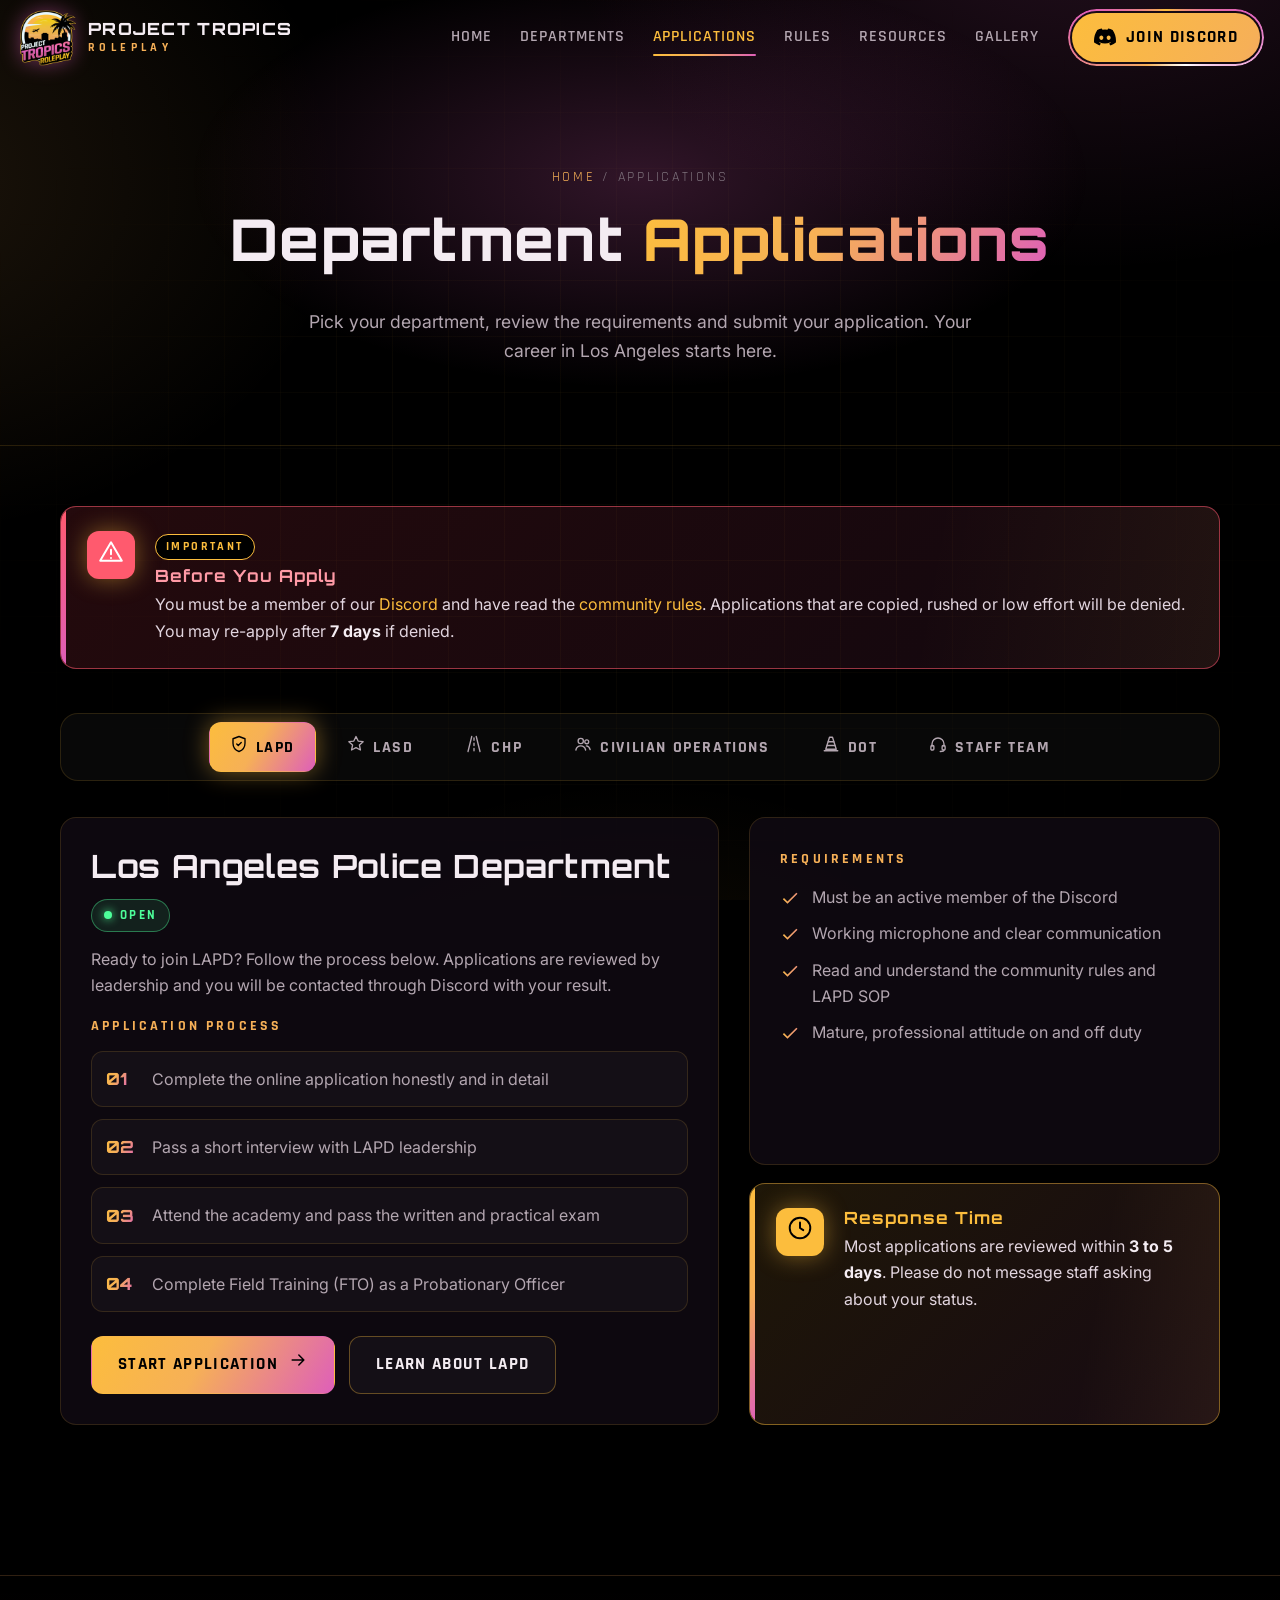
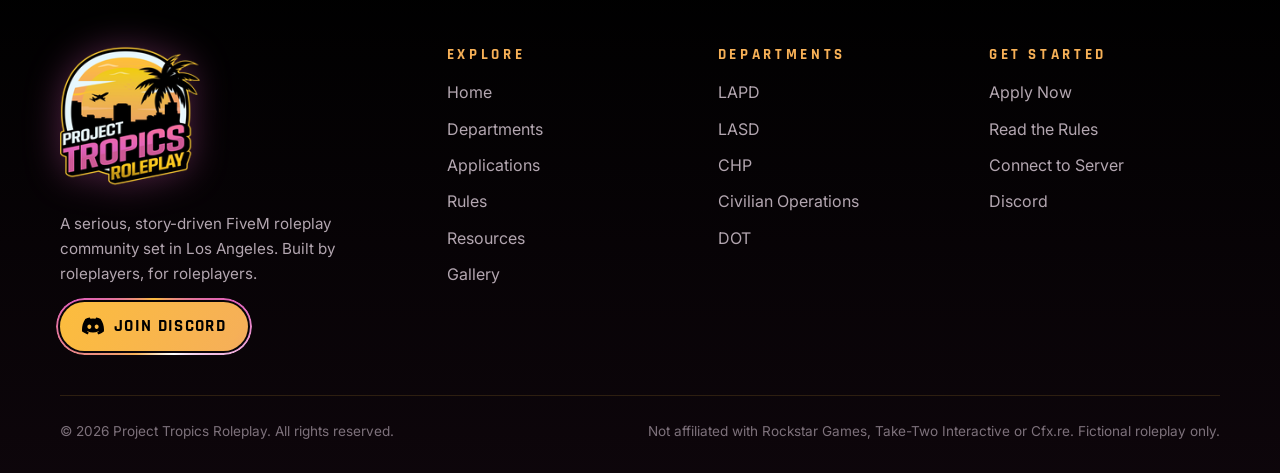
==== commit 2a8a4fbc: "Use official community logo across the site Adds the logo to the header, home hero and footer, and u" ====
--- a/applications.html
+++ b/applications.html
@@ -6,7 +6,8 @@
   <title>Applications | Project Tropics Roleplay</title>
   <meta name="description" content="Apply to LAPD, LASD, CHP, Civilian Operations, DOT or the staff team at Project Tropics Roleplay.">
   <meta name="theme-color" content="#000000">
-  <link rel="icon" href="assets/img/favicon.svg" type="image/svg+xml">
+  <link rel="icon" href="assets/img/favicon.png" type="image/png">
+  <link rel="apple-touch-icon" href="assets/img/apple-touch-icon.png">
   <link rel="preconnect" href="https://fonts.googleapis.com">
   <link rel="preconnect" href="https://fonts.gstatic.com" crossorigin>
   <link href="https://fonts.googleapis.com/css2?family=Inter:wght@400;500;600&family=Orbitron:wght@600;700;800;900&family=Rajdhani:wght@500;600;700&display=swap" rel="stylesheet">
--- a/assets/css/style.css
+++ b/assets/css/style.css
@@ -147,12 +147,51 @@
 }
 .brand:hover { color: var(--text); }
 .brand-mark {
-  width: 42px; height: 42px;
+  width: 56px; height: 56px;
   flex-shrink: 0;
+  object-fit: contain;
   filter: drop-shadow(0 0 10px rgba(222, 95, 185, .45));
-  transition: transform .5s;
-}
-.brand:hover .brand-mark { transform: rotate(-8deg) scale(1.06); }
+  transition: transform .5s, filter .5s;
+}
+.site-header.scrolled .brand-mark { width: 48px; height: 48px; }
+.brand:hover .brand-mark { transform: rotate(-6deg) scale(1.08); filter: drop-shadow(0 0 16px rgba(252, 189, 61, .7)); }
+.footer-logo { display: inline-block; }
+.footer-logo img {
+  width: 140px; height: 140px;
+  filter: drop-shadow(0 0 18px rgba(222, 95, 185, .35));
+  transition: transform .4s, filter .4s;
+}
+.footer-logo:hover img { transform: scale(1.05) rotate(-3deg); filter: drop-shadow(0 0 26px rgba(252, 189, 61, .6)); }
+
+/* Hero logo */
+.hero-logo {
+  position: relative;
+  width: clamp(190px, 24vw, 280px);
+  margin: 0 auto 18px;
+}
+.hero-logo::before {
+  content: "";
+  position: absolute;
+  inset: 8%;
+  border-radius: 50%;
+  background: radial-gradient(circle, rgba(252, 189, 61, .55), rgba(222, 95, 185, .35) 45%, transparent 70%);
+  filter: blur(30px);
+  animation: logoGlow 4s ease-in-out infinite;
+  z-index: -1;
+}
+.hero-logo img {
+  width: 100%; height: auto;
+  filter: drop-shadow(0 12px 30px rgba(0, 0, 0, .6));
+  animation: logoFloat 6s ease-in-out infinite;
+}
+@keyframes logoFloat {
+  0%, 100% { transform: translateY(0) rotate(-1deg); }
+  50% { transform: translateY(-12px) rotate(1deg); }
+}
+@keyframes logoGlow {
+  0%, 100% { opacity: .7; transform: scale(1); }
+  50% { opacity: 1; transform: scale(1.12); }
+}
 .brand-text { display: flex; flex-direction: column; line-height: 1; }
 .brand-text span:first-child { font-size: 1.05rem; }
 .brand-text span:last-child {
@@ -432,7 +471,7 @@
   min-height: 100svh;
   display: flex;
   align-items: center;
-  padding: calc(var(--header-h) + 40px) 0 240px;
+  padding: calc(var(--header-h) + 30px) 0 220px;
   overflow: hidden;
 }
 .hero-bg { position: absolute; inset: 0; z-index: -1; overflow: hidden; }
@@ -534,7 +573,7 @@
   70% { box-shadow: 0 0 0 10px rgba(77, 255, 154, 0); }
   100% { box-shadow: 0 0 0 0 rgba(77, 255, 154, 0); }
 }
-.hero h1 { text-shadow: 0 0 40px rgba(222, 95, 185, .35); }
+.hero h1 { font-size: clamp(2rem, 4.6vw, 3.6rem); text-shadow: 0 0 40px rgba(222, 95, 185, .35); }
 .hero h1 .line { display: block; }
 .hero-sub {
   font-size: clamp(1.05rem, 2vw, 1.3rem);
@@ -1736,7 +1775,7 @@
   .btn-row .btn, .btn-row .btn-discord { width: 100%; justify-content: center; }
   .hero { padding-bottom: 140px; }
   .hero-skyline { height: 150px; bottom: 110px; }
-  .hero-sun { bottom: 110px; width: 74vw; }
+  .hero h1 { font-size: 1.7rem; }
   .hero-floor { height: 112px; }
   .card { padding: 24px; }
   .highlight { flex-direction: column; gap: 14px; padding: 22px; }
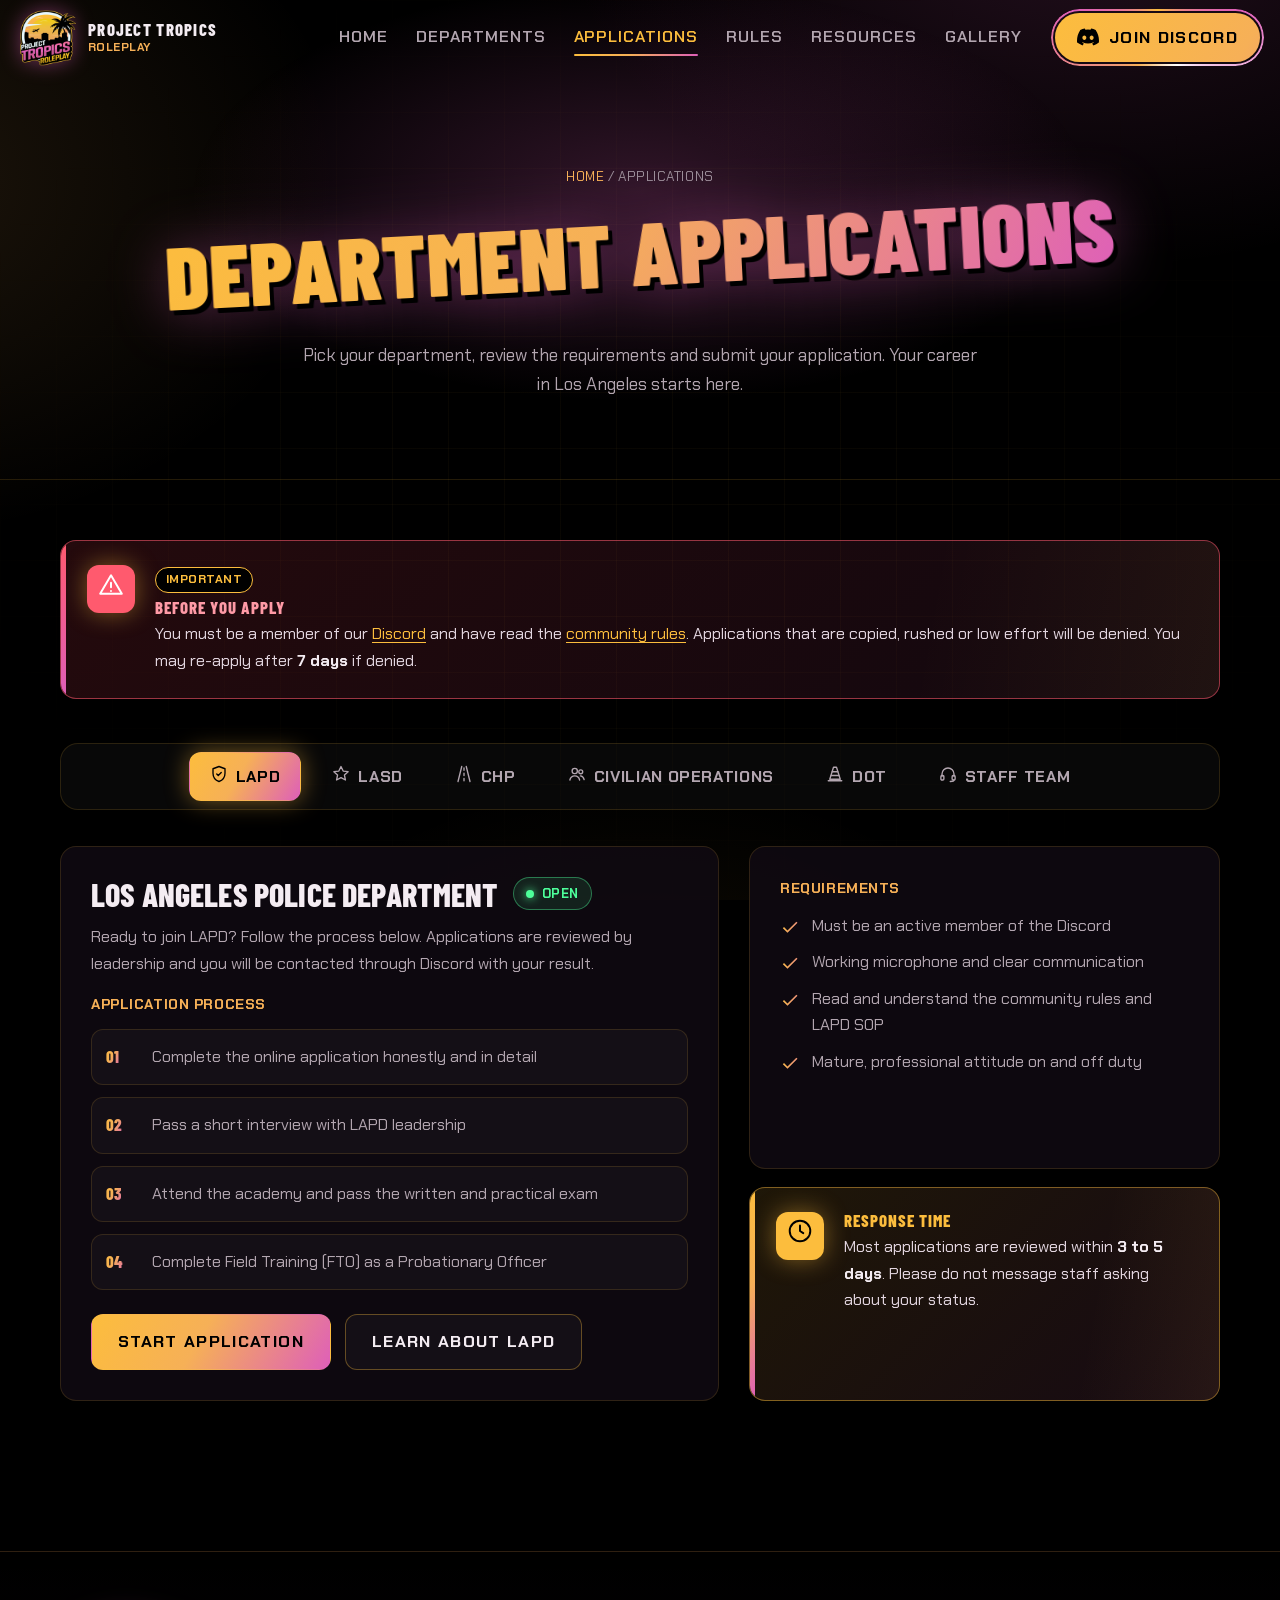
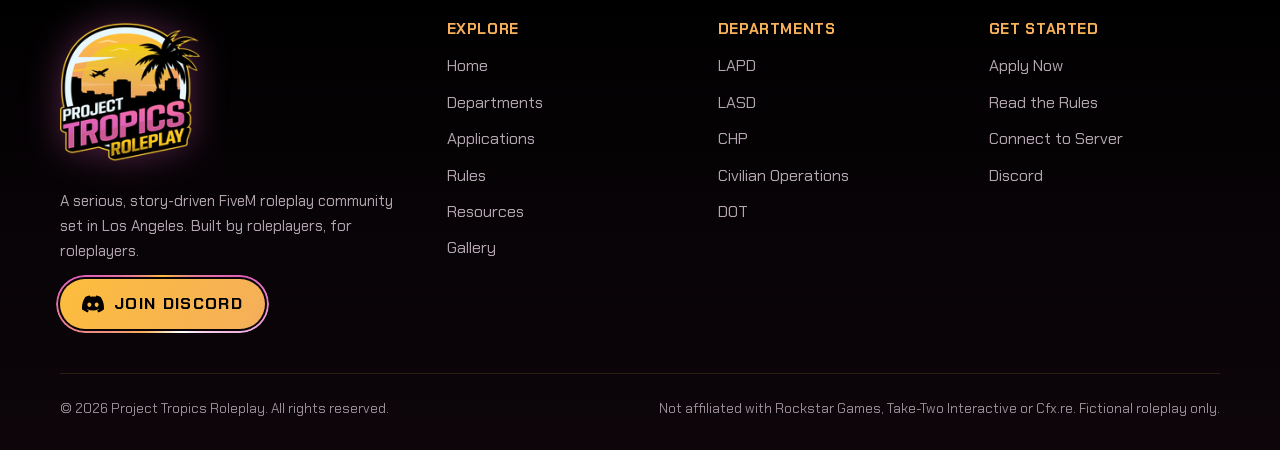
==== commit 988fb34b: "Design pass: logo-matched type, signature hero, cleaner chrome - Swap Orbitron/Rajdhani/Inter for Ba" ====
--- a/applications.html
+++ b/applications.html
@@ -10,7 +10,7 @@
   <link rel="apple-touch-icon" href="assets/img/apple-touch-icon.png">
   <link rel="preconnect" href="https://fonts.googleapis.com">
   <link rel="preconnect" href="https://fonts.gstatic.com" crossorigin>
-  <link href="https://fonts.googleapis.com/css2?family=Inter:wght@400;500;600&family=Orbitron:wght@600;700;800;900&family=Rajdhani:wght@500;600;700&display=swap" rel="stylesheet">
+  <link href="https://fonts.googleapis.com/css2?family=Barlow+Condensed:ital,wght@0,700;0,800;0,900;1,800&family=Chakra+Petch:wght@400;500;600;700&display=swap" rel="stylesheet">
   <link rel="stylesheet" href="assets/css/style.css">
 </head>
 <body data-page="applications">
@@ -21,7 +21,7 @@
     <section class="page-hero">
       <div class="container">
         <div class="breadcrumb"><a href="index.html">Home</a> / Applications</div>
-        <h1>Department <span class="grad-text">Applications</span></h1>
+        <h1>Department Applications</h1>
         <p>Pick your department, review the requirements and submit your application. Your career in Los Angeles starts here.</p>
       </div>
     </section>
@@ -50,7 +50,7 @@
                 <p class="sub-title">Application Process</p>
                 <ol class="steps-list"><li>Complete the online application honestly and in detail</li><li>Pass a short interview with LAPD leadership</li><li>Attend the academy and pass the written and practical exam</li><li>Complete Field Training (FTO) as a Probationary Officer</li></ol>
                 <div class="btn-row">
-                  <a class="btn btn-primary" data-apply="lapd" href="#"><span>Start Application</span><i data-icon="arrow"></i></a>
+                  <a class="btn btn-primary" data-apply="lapd" href="#"><span>Start Application</span></a>
                   <a class="btn btn-ghost" href="departments.html#lapd"><span>Learn About LAPD</span></a>
                 </div>
               </div>
@@ -74,7 +74,7 @@
                 <p class="sub-title">Application Process</p>
                 <ol class="steps-list"><li>Complete the online application honestly and in detail</li><li>Pass a short interview with LASD command staff</li><li>Attend the Sheriff's academy and pass the exam</li><li>Complete field training as a Deputy Trainee</li></ol>
                 <div class="btn-row">
-                  <a class="btn btn-primary" data-apply="lasd" href="#"><span>Start Application</span><i data-icon="arrow"></i></a>
+                  <a class="btn btn-primary" data-apply="lasd" href="#"><span>Start Application</span></a>
                   <a class="btn btn-ghost" href="departments.html#lasd"><span>Learn About LASD</span></a>
                 </div>
               </div>
@@ -98,7 +98,7 @@
                 <p class="sub-title">Application Process</p>
                 <ol class="steps-list"><li>Complete the online application honestly and in detail</li><li>Pass a short interview with CHP command</li><li>Complete the CHP academy, including a driving evaluation</li><li>Complete field training as a Cadet</li></ol>
                 <div class="btn-row">
-                  <a class="btn btn-primary" data-apply="chp" href="#"><span>Start Application</span><i data-icon="arrow"></i></a>
+                  <a class="btn btn-primary" data-apply="chp" href="#"><span>Start Application</span></a>
                   <a class="btn btn-ghost" href="departments.html#chp"><span>Learn About CHP</span></a>
                 </div>
               </div>
@@ -122,7 +122,7 @@
                 <p class="sub-title">Application Process</p>
                 <ol class="steps-list"><li>Complete the civilian application with a character backstory</li><li>Get reviewed by the Civilian Operations team</li><li>Attend a short civilian orientation</li><li>Hit the streets and start your story</li></ol>
                 <div class="btn-row">
-                  <a class="btn btn-primary" data-apply="civ" href="#"><span>Start Application</span><i data-icon="arrow"></i></a>
+                  <a class="btn btn-primary" data-apply="civ" href="#"><span>Start Application</span></a>
                   <a class="btn btn-ghost" href="departments.html#civ"><span>Learn About Civilian Operations</span></a>
                 </div>
               </div>
@@ -146,7 +146,7 @@
                 <p class="sub-title">Application Process</p>
                 <ol class="steps-list"><li>Complete the online application honestly and in detail</li><li>Pass a short interview with DOT supervisors</li><li>Complete DOT orientation and equipment training</li><li>Begin service as a Probationary Operator</li></ol>
                 <div class="btn-row">
-                  <a class="btn btn-primary" data-apply="dot" href="#"><span>Start Application</span><i data-icon="arrow"></i></a>
+                  <a class="btn btn-primary" data-apply="dot" href="#"><span>Start Application</span></a>
                   <a class="btn btn-ghost" href="departments.html#dot"><span>Learn About DOT</span></a>
                 </div>
               </div>
@@ -170,7 +170,7 @@
                 <p class="sub-title">Application Process</p>
                 <ol class="steps-list"><li>Submit the staff application when applications open</li><li>Be reviewed by the administration team</li><li>Complete a staff interview</li><li>Serve a trial period as a Trial Moderator</li></ol>
                 <div class="btn-row">
-                  <a class="btn btn-primary" data-apply="staff" href="#"><span>Start Application</span><i data-icon="arrow"></i></a>
+                  <a class="btn btn-primary" data-apply="staff" href="#"><span>Start Application</span></a>
                   
                 </div>
               </div>
--- a/assets/css/style.css
+++ b/assets/css/style.css
@@ -17,7 +17,7 @@
   --line-strong: rgba(252, 189, 61, 0.35);
   --text: #f4ecf2;
   --muted: #b3a6b0;
-  --dim: #7d717b;
+  --dim: #9a8d98;
 
   --grad: linear-gradient(120deg, var(--gold) 0%, var(--orange) 45%, var(--pink) 100%);
   --grad-rev: linear-gradient(120deg, var(--pink) 0%, var(--orange) 55%, var(--gold) 100%);
@@ -29,9 +29,9 @@
   --maxw: 1200px;
   --header-h: 76px;
 
-  --font-display: "Orbitron", system-ui, sans-serif;
-  --font-ui: "Rajdhani", system-ui, sans-serif;
-  --font-body: "Inter", system-ui, sans-serif;
+  --font-display: "Barlow Condensed", "Arial Narrow", system-ui, sans-serif;
+  --font-ui: "Chakra Petch", system-ui, sans-serif;
+  --font-body: "Chakra Petch", system-ui, sans-serif;
 }
 
 *,
@@ -82,13 +82,17 @@
 
 h1, h2, h3, h4 {
   font-family: var(--font-display);
-  line-height: 1.15;
-  margin: 0 0 .6em;
-  letter-spacing: .02em;
-}
-h1 { font-size: clamp(2.3rem, 6vw, 4.6rem); font-weight: 800; }
-h2 { font-size: clamp(1.7rem, 3.6vw, 2.6rem); font-weight: 700; }
-h3 { font-size: 1.2rem; font-weight: 700; }
+  font-weight: 800;
+  line-height: 1;
+  margin: 0 0 .5em;
+  letter-spacing: .005em;
+  text-transform: uppercase;
+  text-wrap: balance;
+}
+h1 { font-size: clamp(2.8rem, 7vw, 5.2rem); font-weight: 900; }
+h2 { font-size: clamp(2.2rem, 4.6vw, 3.5rem); }
+h3 { font-size: 1.55rem; line-height: 1.05; }
+h4 { font-size: 1.3rem; }
 p { margin: 0 0 1em; color: var(--muted); }
 strong { color: var(--text); }
 
@@ -197,7 +201,7 @@
 .brand-text span:last-child {
   font-family: var(--font-ui);
   font-size: .72rem;
-  letter-spacing: .38em;
+  letter-spacing: .04em;
   color: var(--orange);
   margin-top: 4px;
 }
@@ -409,6 +413,7 @@
 .section-head { max-width: 760px; margin: 0 auto 56px; text-align: center; }
 .section-head.left { margin-left: 0; text-align: left; }
 .eyebrow {
+  text-transform: none !important;
   display: inline-flex;
   align-items: center;
   gap: 10px;
@@ -416,18 +421,11 @@
   font-family: var(--font-ui);
   font-weight: 700;
   font-size: .9rem;
-  letter-spacing: .32em;
+  letter-spacing: .04em;
   text-transform: uppercase;
   color: var(--orange);
 }
-.eyebrow::before,
-.eyebrow::after {
-  content: "";
-  width: 28px; height: 2px;
-  background: var(--grad);
-  border-radius: 2px;
-}
-.section-head.left .eyebrow::after { display: none; }
+.eyebrow { color: var(--pink); font-size: 1rem; }
 .lead { font-size: 1.12rem; color: var(--muted); }
 
 /* ---------------------------------------------------------
@@ -449,12 +447,23 @@
   background: radial-gradient(closest-side, rgba(222, 95, 185, .22), transparent);
   pointer-events: none;
 }
-.page-hero h1 { font-size: clamp(2.1rem, 5vw, 3.6rem); position: relative; }
+.page-hero h1 {
+  font-size: clamp(3rem, 8vw, 5.6rem);
+  position: relative;
+  display: inline-block;
+  transform: rotate(-3deg);
+  background: var(--grad);
+  -webkit-background-clip: text;
+  background-clip: text;
+  color: transparent;
+  filter: drop-shadow(4px 5px 0 #000) drop-shadow(0 0 28px rgba(222, 95, 185, .35));
+  padding: 0 .08em;
+}
 .page-hero p { max-width: 680px; margin: 0 auto; font-size: 1.1rem; position: relative; }
 .breadcrumb {
   position: relative;
   font-family: var(--font-ui);
-  letter-spacing: .2em;
+  letter-spacing: .04em;
   text-transform: uppercase;
   font-size: .85rem;
   color: var(--dim);
@@ -556,7 +565,7 @@
   backdrop-filter: blur(8px);
   font-family: var(--font-ui);
   font-weight: 600;
-  letter-spacing: .14em;
+  letter-spacing: .04em;
   text-transform: uppercase;
   font-size: .88rem;
   color: var(--text);
@@ -573,8 +582,72 @@
   70% { box-shadow: 0 0 0 10px rgba(77, 255, 154, 0); }
   100% { box-shadow: 0 0 0 0 rgba(77, 255, 154, 0); }
 }
-.hero h1 { font-size: clamp(2rem, 4.6vw, 3.6rem); text-shadow: 0 0 40px rgba(222, 95, 185, .35); }
-.hero h1 .line { display: block; }
+.hero-title { margin: 0 0 clamp(26px, 4vw, 40px); line-height: .86; }
+.hero-kicker {
+  display: block;
+  font-size: clamp(1.4rem, 3.2vw, 2.2rem);
+  font-weight: 800;
+  color: #fff;
+  transform: rotate(-4deg);
+  margin-bottom: .1em;
+}
+.hero-city {
+  display: inline-block;
+  font-size: clamp(3.6rem, 13vw, 9.5rem);
+  font-weight: 900;
+  transform: rotate(-4deg);
+  animation: citySlam .9s cubic-bezier(.2, 1.4, .3, 1) var(--d, 0ms) both;
+}
+.hero-city-text {
+  position: relative;
+  display: inline-block;
+  padding: 0 .06em;
+  background: linear-gradient(180deg, #ff8fd8 0%, var(--pink) 45%, #b93c93 100%);
+  -webkit-background-clip: text;
+  background-clip: text;
+  color: transparent;
+  filter: drop-shadow(0 0 1.5px var(--gold)) drop-shadow(0 0 1px var(--gold)) drop-shadow(6px 7px 0 #000) drop-shadow(0 0 40px rgba(222, 95, 185, .55));
+}
+/* Chromatic glitch that fires once as the city name lands */
+.hero-city-text::before,
+.hero-city-text::after {
+  content: attr(data-text);
+  position: absolute;
+  inset: 0;
+  padding: 0 .06em;
+  -webkit-background-clip: text;
+  background-clip: text;
+  color: transparent;
+  opacity: 0;
+  pointer-events: none;
+}
+.hero-city-text::before { background-image: linear-gradient(var(--gold), var(--gold)); animation: glitchA .5s steps(2) calc(var(--d, 0ms) + 700ms) 2; }
+.hero-city-text::after { background-image: linear-gradient(#5ff2ff, #5ff2ff); animation: glitchB .5s steps(2) calc(var(--d, 0ms) + 700ms) 2; }
+@keyframes citySlam {
+  0% { opacity: 0; transform: rotate(-4deg) scale(1.6); filter: blur(12px); }
+  60% { opacity: 1; filter: blur(0); }
+  100% { opacity: 1; transform: rotate(-4deg) scale(1); }
+}
+@keyframes glitchA {
+  0% { opacity: .9; transform: translate(-6px, 2px); clip-path: inset(10% 0 55% 0); }
+  50% { opacity: .9; transform: translate(5px, -2px); clip-path: inset(60% 0 8% 0); }
+  100% { opacity: 0; transform: none; }
+}
+@keyframes glitchB {
+  0% { opacity: .7; transform: translate(6px, -1px); clip-path: inset(45% 0 25% 0); }
+  50% { opacity: .7; transform: translate(-4px, 2px); clip-path: inset(5% 0 70% 0); }
+  100% { opacity: 0; transform: none; }
+}
+.hero-in { animation: heroIn .7s cubic-bezier(.2, .7, .2, 1) var(--d, 0ms) both; }
+@keyframes heroIn {
+  from { opacity: 0; transform: translateY(18px); }
+  to { opacity: 1; transform: none; }
+}
+.hero-logo.hero-in { animation-name: logoDrop; animation-duration: .8s; }
+@keyframes logoDrop {
+  from { opacity: 0; transform: translateY(-30px) scale(.85) rotate(-6deg); }
+  to { opacity: 1; transform: none; }
+}
 .hero-sub {
   font-size: clamp(1.05rem, 2vw, 1.3rem);
   color: #d9ccd6;
@@ -586,7 +659,7 @@
   font-family: var(--font-ui);
   font-weight: 700;
   font-size: clamp(1.1rem, 2.4vw, 1.5rem);
-  letter-spacing: .24em;
+  letter-spacing: .04em;
   text-transform: uppercase;
   color: var(--gold);
   min-height: 1.6em;
@@ -666,7 +739,7 @@
   font-family: var(--font-display);
   font-weight: 700;
   font-size: .95rem;
-  letter-spacing: .2em;
+  letter-spacing: .04em;
   text-transform: uppercase;
   color: var(--text);
   white-space: nowrap;
@@ -807,6 +880,7 @@
   letter-spacing: .06em;
 }
 .highlight p { margin: 0; color: #e2d5df; }
+.highlight p a, .rule-body a, .steps-list a { text-decoration: underline; text-underline-offset: 3px; text-decoration-thickness: 1px; }
 .highlight p + p { margin-top: 8px; }
 .highlight .tag {
   display: inline-block;
@@ -816,7 +890,7 @@
   font-family: var(--font-ui);
   font-weight: 700;
   font-size: .75rem;
-  letter-spacing: .2em;
+  letter-spacing: .04em;
   text-transform: uppercase;
   background: #000;
   color: var(--gold);
@@ -869,11 +943,51 @@
 .stat-label {
   font-family: var(--font-ui);
   font-weight: 600;
-  letter-spacing: .2em;
+  letter-spacing: .04em;
   text-transform: uppercase;
   font-size: .85rem;
   color: var(--muted);
 }
+
+/* ---------------------------------------------------------
+   SERVER STATUS PANEL
+   --------------------------------------------------------- */
+.status-panel {
+  display: flex;
+  flex-wrap: wrap;
+  align-items: stretch;
+  border: 1px solid var(--line-strong);
+  border-radius: 18px;
+  background: linear-gradient(90deg, rgba(252, 189, 61, .08), rgba(222, 95, 185, .1)), rgba(0, 0, 0, .7);
+  overflow: hidden;
+}
+.status-cell {
+  flex: 1 1 180px;
+  display: flex;
+  flex-direction: column;
+  justify-content: center;
+  gap: 4px;
+  padding: 20px 24px;
+  border-right: 1px solid var(--line);
+}
+.status-cell[hidden] { display: none; }
+.status-label { font-size: .9rem; color: var(--muted); }
+.status-value {
+  display: flex;
+  align-items: center;
+  gap: 10px;
+  font-family: var(--font-display);
+  font-weight: 800;
+  font-size: 1.9rem;
+  line-height: 1;
+  text-transform: uppercase;
+  color: var(--text);
+  font-variant-numeric: tabular-nums;
+}
+.status-dot { width: 12px; height: 12px; border-radius: 50%; background: var(--dim); }
+.status-dot.online { background: #4dff9a; animation: live 1.8s infinite; }
+.status-dot.offline { background: #ff5a6e; }
+.status-cta { margin: 16px 20px; align-self: center; }
 
 /* ---------------------------------------------------------
    DEPARTMENT CARDS
@@ -937,7 +1051,7 @@
   text-shadow: 0 2px 12px rgba(0, 0, 0, .7);
 }
 .dept-body { padding: 24px 26px 26px; display: flex; flex-direction: column; flex: 1; }
-.dept-body h3 { font-size: 1.12rem; }
+.dept-body h3 { font-size: 1.45rem; }
 .dept-body p { flex: 1; font-size: .96rem; }
 .dept-link {
   display: inline-flex;
@@ -945,7 +1059,7 @@
   gap: 8px;
   font-family: var(--font-ui);
   font-weight: 700;
-  letter-spacing: .14em;
+  letter-spacing: .04em;
   text-transform: uppercase;
   font-size: .9rem;
   color: var(--gold);
@@ -993,7 +1107,7 @@
   border: 1px solid var(--line);
   font-size: .92rem;
 }
-.dept-meta span:first-child { color: var(--dim); font-family: var(--font-ui); letter-spacing: .12em; text-transform: uppercase; font-weight: 600; }
+.dept-meta span:first-child { color: var(--dim); font-family: var(--font-ui); letter-spacing: .04em; text-transform: uppercase; font-weight: 600; }
 .dept-meta span:last-child { color: var(--text); font-weight: 600; text-align: right; }
 
 .chips { display: flex; flex-wrap: wrap; gap: 10px; margin: 6px 0 22px; }
@@ -1036,7 +1150,7 @@
 .sub-title {
   font-family: var(--font-ui);
   font-weight: 700;
-  letter-spacing: .22em;
+  letter-spacing: .04em;
   text-transform: uppercase;
   font-size: .9rem;
   color: var(--orange);
@@ -1089,7 +1203,7 @@
   font-family: var(--font-ui);
   font-weight: 700;
   font-size: 1rem;
-  letter-spacing: .1em;
+  letter-spacing: .04em;
   text-transform: uppercase;
   cursor: pointer;
   transition: color .25s, background .25s, border-color .25s, box-shadow .25s;
@@ -1101,7 +1215,8 @@
   background: rgba(252, 189, 61, .06);
   box-shadow: 0 0 18px -6px rgba(252, 189, 61, .6);
 }
-.tab-btn[aria-selected="true"] {
+.tab-btn[aria-selected="true"],
+.tab-btn[aria-pressed="true"] {
   color: #000;
   background: var(--grad);
   box-shadow: var(--glow-gold);
@@ -1122,7 +1237,7 @@
   font-family: var(--font-ui);
   font-weight: 700;
   font-size: .8rem;
-  letter-spacing: .18em;
+  letter-spacing: .04em;
   text-transform: uppercase;
 }
 .status-pill::before { content: ""; width: 8px; height: 8px; border-radius: 50%; background: currentColor; box-shadow: 0 0 10px currentColor; }
@@ -1254,7 +1369,7 @@
   font-family: var(--font-ui);
   font-weight: 700;
   font-size: .78rem;
-  letter-spacing: .2em;
+  letter-spacing: .04em;
   text-transform: uppercase;
   color: var(--gold);
   padding: 4px 10px;
@@ -1295,7 +1410,7 @@
 .compare tr:last-child td { border-bottom: 0; }
 .compare th {
   font-family: var(--font-ui);
-  letter-spacing: .16em;
+  letter-spacing: .04em;
   text-transform: uppercase;
   font-size: .85rem;
   color: var(--dim);
@@ -1365,7 +1480,7 @@
   font-family: var(--font-ui);
   font-weight: 700;
   font-size: .75rem;
-  letter-spacing: .22em;
+  letter-spacing: .04em;
   text-transform: uppercase;
   color: var(--gold);
 }
@@ -1506,7 +1621,7 @@
 .search-box input:focus { outline: none; border-color: var(--gold); box-shadow: var(--glow-gold); }
 .search-box svg { position: absolute; left: 18px; top: 50%; transform: translateY(-50%); width: 20px; height: 20px; color: var(--gold); }
 .rule-group { margin-bottom: 44px; }
-.rule-group > h2 { display: flex; align-items: center; gap: 14px; font-size: 1.5rem; }
+.rule-group > h2 { display: flex; align-items: center; gap: 14px; font-size: 2rem; }
 .rule-group > h2 .num {
   display: grid;
   place-items: center;
@@ -1583,6 +1698,7 @@
 .code-table td:last-child { color: var(--muted); }
 
 .copy-btn {
+  min-height: 40px;
   display: inline-flex;
   align-items: center;
   gap: 6px;
@@ -1593,7 +1709,7 @@
   color: var(--gold);
   font-family: var(--font-ui);
   font-weight: 700;
-  letter-spacing: .1em;
+  letter-spacing: .04em;
   text-transform: uppercase;
   font-size: .82rem;
   cursor: pointer;
@@ -1648,7 +1764,7 @@
 .footer-grid h4 {
   font-family: var(--font-ui);
   font-size: .95rem;
-  letter-spacing: .24em;
+  letter-spacing: .04em;
   text-transform: uppercase;
   color: var(--orange);
   margin-bottom: 16px;
@@ -1775,7 +1891,8 @@
   .btn-row .btn, .btn-row .btn-discord { width: 100%; justify-content: center; }
   .hero { padding-bottom: 140px; }
   .hero-skyline { height: 150px; bottom: 110px; }
-  .hero h1 { font-size: 1.7rem; }
+  .status-cell { flex-basis: 50%; border-bottom: 1px solid var(--line); }
+  .status-cta { flex-basis: 100%; margin: 14px; }
   .hero-floor { height: 112px; }
   .card { padding: 24px; }
   .highlight { flex-direction: column; gap: 14px; padding: 22px; }
@@ -1800,10 +1917,13 @@
   }
   /* Keep the Discord button visibly highlighted without motion */
   .btn-discord { box-shadow: 0 0 18px rgba(252, 189, 61, .8), 0 0 36px rgba(222, 95, 185, .6); }
-  .reveal { opacity: 1; transform: none; }
+  .reveal, .hero-in, .hero-city { opacity: 1; transform: none; }
+  .hero-city { transform: rotate(-4deg); }
+  .hero-city-text::before, .hero-city-text::after { display: none; }
 }
 
 .rules-aside i { display: inline-grid; }
 .rules-aside i svg { width: 18px; height: 18px; }
 .inline-icon { display: inline-grid; vertical-align: middle; }
 .inline-icon svg { width: 18px; height: 18px; }
+.jumpbar .chip { white-space: nowrap; flex-shrink: 0; }
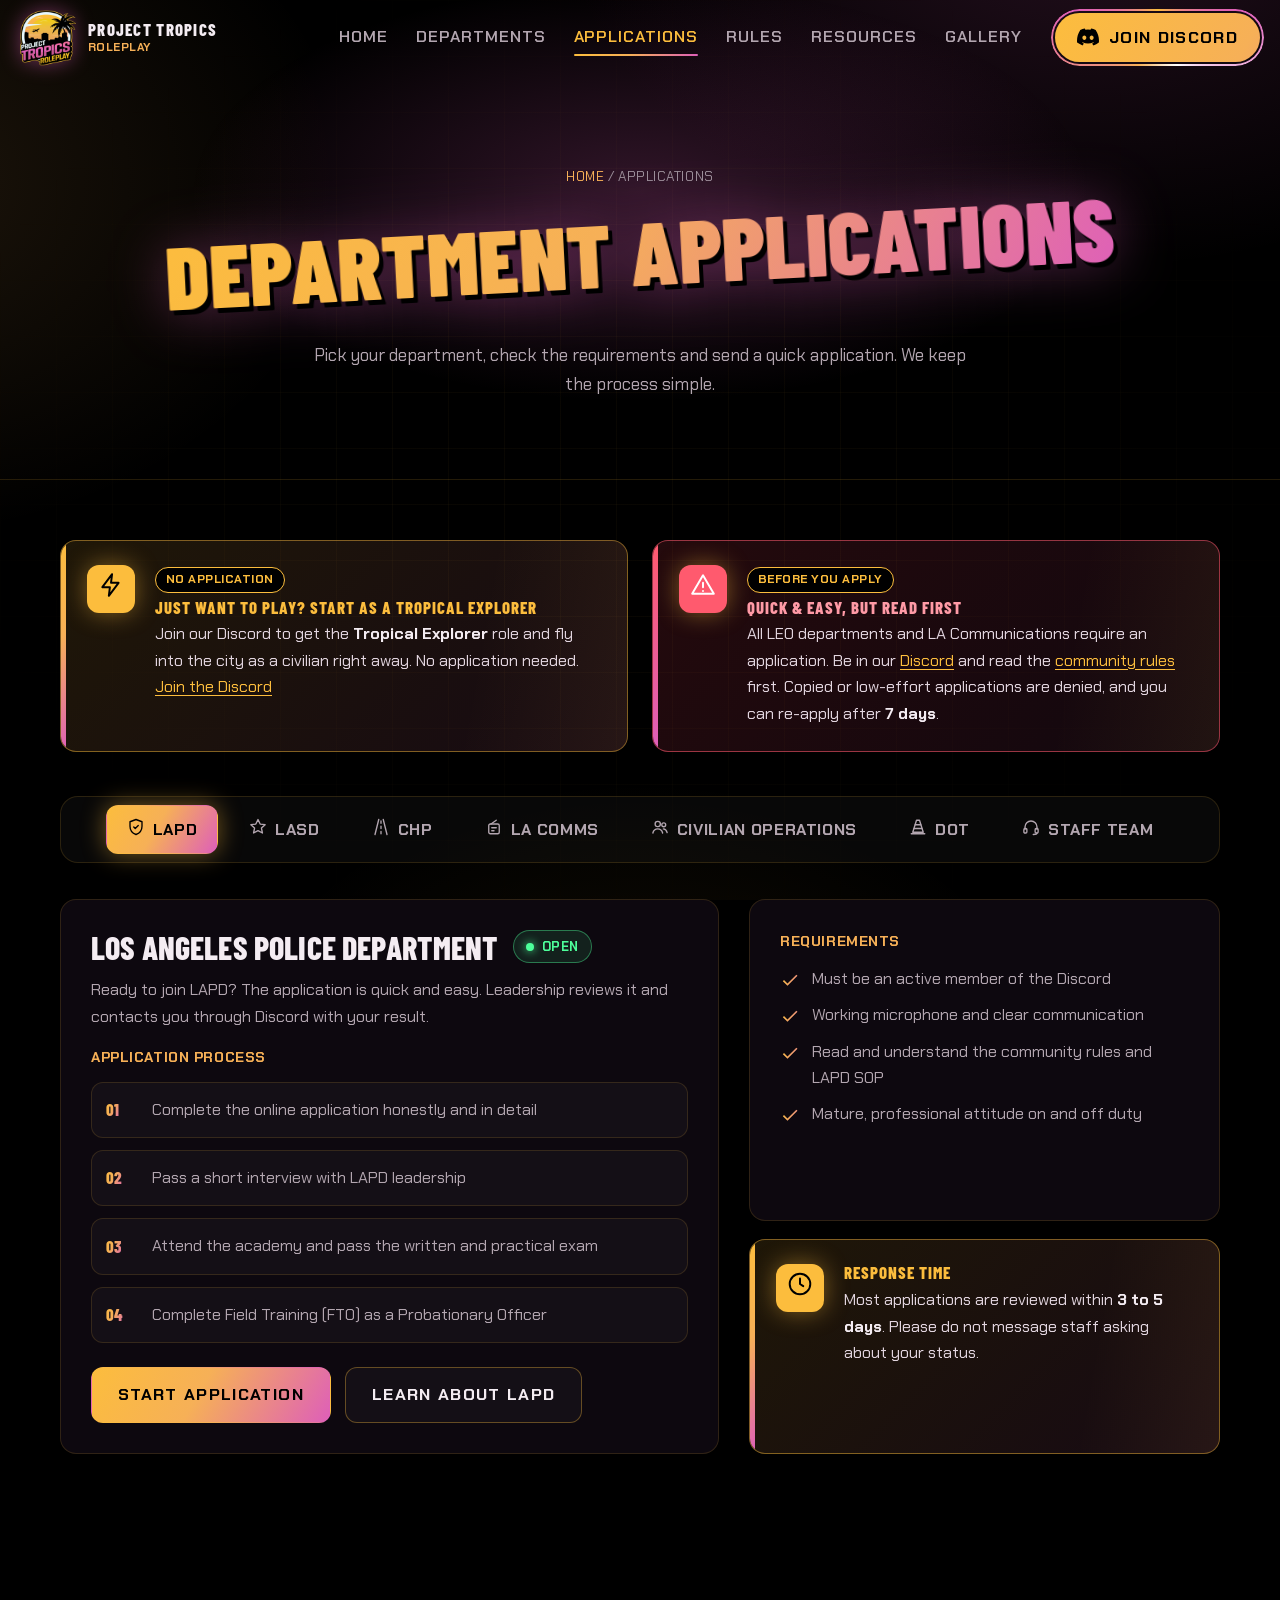
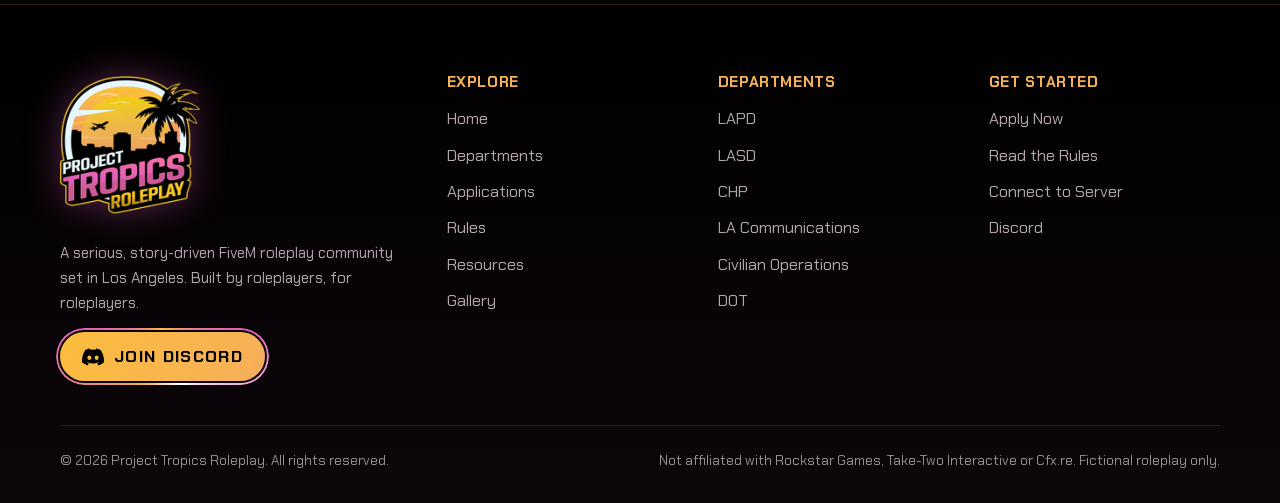
==== commit 8ae96e28: "Add Tropical Explorer entry path and LA Communications dispatch - Explain that anyone can play right" ====
--- a/applications.html
+++ b/applications.html
@@ -4,7 +4,7 @@
   <meta charset="UTF-8">
   <meta name="viewport" content="width=device-width, initial-scale=1">
   <title>Applications | Project Tropics Roleplay</title>
-  <meta name="description" content="Apply to LAPD, LASD, CHP, Civilian Operations, DOT or the staff team at Project Tropics Roleplay.">
+  <meta name="description" content="Apply to LAPD, LASD, CHP, LA Communications, Civilian Operations, DOT or the staff team at Project Tropics Roleplay. Applications are quick and easy.">
   <meta name="theme-color" content="#000000">
   <link rel="icon" href="assets/img/favicon.png" type="image/png">
   <link rel="apple-touch-icon" href="assets/img/apple-touch-icon.png">
@@ -22,31 +22,39 @@
       <div class="container">
         <div class="breadcrumb"><a href="index.html">Home</a> / Applications</div>
         <h1>Department Applications</h1>
-        <p>Pick your department, review the requirements and submit your application. Your career in Los Angeles starts here.</p>
+        <p>Pick your department, check the requirements and send a quick application. We keep the process simple.</p>
       </div>
     </section>
 
     <section class="section" style="padding-top:60px">
       <div class="container">
-        <div class="highlight-stack reveal" style="margin-bottom:44px">
+        <div class="grid grid-2 reveal" style="margin-bottom:44px">
+          <div class="highlight">
+            <div class="highlight-icon"><i data-icon="zap"></i></div>
+            <div>
+              <span class="tag">No application</span>
+              <h4>Just Want to Play? Start as a Tropical Explorer</h4>
+              <p>Join our Discord to get the <strong>Tropical Explorer</strong> role and fly into the city as a civilian right away. No application needed. <a href="#" data-link="discord" target="_blank" rel="noopener">Join the Discord</a></p>
+            </div>
+          </div>
           <div class="highlight danger">
             <div class="highlight-icon"><i data-icon="alert"></i></div>
             <div>
-              <span class="tag">Important</span>
-              <h4>Before You Apply</h4>
-              <p>You must be a member of our <a href="#" data-link="discord" target="_blank" rel="noopener">Discord</a> and have read the <a href="rules.html">community rules</a>. Applications that are copied, rushed or low effort will be denied. You may re-apply after <strong>7 days</strong> if denied.</p>
+              <span class="tag">Before you apply</span>
+              <h4>Quick &amp; Easy, but Read First</h4>
+              <p>All LEO departments and LA Communications require an application. Be in our <a href="#" data-link="discord" target="_blank" rel="noopener">Discord</a> and read the <a href="rules.html">community rules</a> first. Copied or low-effort applications are denied, and you can re-apply after <strong>7 days</strong>.</p>
             </div>
           </div>
         </div>
 
         <div data-tabs>
-          <div class="tabs-nav reveal" role="tablist" aria-label="Departments"><button class="tab-btn" type="button" role="tab" id="t-lapd" aria-controls="tab-lapd" aria-selected="false"><i data-icon="shield"></i>LAPD</button><button class="tab-btn" type="button" role="tab" id="t-lasd" aria-controls="tab-lasd" aria-selected="false"><i data-icon="star"></i>LASD</button><button class="tab-btn" type="button" role="tab" id="t-chp" aria-controls="tab-chp" aria-selected="false"><i data-icon="road"></i>CHP</button><button class="tab-btn" type="button" role="tab" id="t-civ" aria-controls="tab-civ" aria-selected="false"><i data-icon="users"></i>Civilian Operations</button><button class="tab-btn" type="button" role="tab" id="t-dot" aria-controls="tab-dot" aria-selected="false"><i data-icon="cone"></i>DOT</button><button class="tab-btn" type="button" role="tab" id="t-staff" aria-controls="tab-staff" aria-selected="false"><i data-icon="headset"></i>Staff Team</button></div>
+          <div class="tabs-nav reveal" role="tablist" aria-label="Departments"><button class="tab-btn" type="button" role="tab" id="t-lapd" aria-controls="tab-lapd" aria-selected="false"><i data-icon="shield"></i>LAPD</button><button class="tab-btn" type="button" role="tab" id="t-lasd" aria-controls="tab-lasd" aria-selected="false"><i data-icon="star"></i>LASD</button><button class="tab-btn" type="button" role="tab" id="t-chp" aria-controls="tab-chp" aria-selected="false"><i data-icon="road"></i>CHP</button><button class="tab-btn" type="button" role="tab" id="t-comms" aria-controls="tab-comms" aria-selected="false"><i data-icon="radio"></i>LA Comms</button><button class="tab-btn" type="button" role="tab" id="t-civ" aria-controls="tab-civ" aria-selected="false"><i data-icon="users"></i>Civilian Operations</button><button class="tab-btn" type="button" role="tab" id="t-dot" aria-controls="tab-dot" aria-selected="false"><i data-icon="cone"></i>DOT</button><button class="tab-btn" type="button" role="tab" id="t-staff" aria-controls="tab-staff" aria-selected="false"><i data-icon="headset"></i>Staff Team</button></div>
 
           <div class="tab-panel" role="tabpanel" id="tab-lapd" aria-labelledby="t-lapd">
             <div class="app-panel">
               <div class="card">
                 <div class="app-head"><h2>Los Angeles Police Department</h2><span data-status="lapd">Open</span></div>
-                <p>Ready to join LAPD? Follow the process below. Applications are reviewed by leadership and you will be contacted through Discord with your result.</p>
+                <p>Ready to join LAPD? The application is quick and easy. Leadership reviews it and contacts you through Discord with your result.</p>
                 <p class="sub-title">Application Process</p>
                 <ol class="steps-list"><li>Complete the online application honestly and in detail</li><li>Pass a short interview with LAPD leadership</li><li>Attend the academy and pass the written and practical exam</li><li>Complete Field Training (FTO) as a Probationary Officer</li></ol>
                 <div class="btn-row">
@@ -70,7 +78,7 @@
             <div class="app-panel">
               <div class="card">
                 <div class="app-head"><h2>Los Angeles County Sheriff's Department</h2><span data-status="lasd">Open</span></div>
-                <p>Ready to join LASD? Follow the process below. Applications are reviewed by leadership and you will be contacted through Discord with your result.</p>
+                <p>Ready to join LASD? The application is quick and easy. Leadership reviews it and contacts you through Discord with your result.</p>
                 <p class="sub-title">Application Process</p>
                 <ol class="steps-list"><li>Complete the online application honestly and in detail</li><li>Pass a short interview with LASD command staff</li><li>Attend the Sheriff's academy and pass the exam</li><li>Complete field training as a Deputy Trainee</li></ol>
                 <div class="btn-row">
@@ -94,7 +102,7 @@
             <div class="app-panel">
               <div class="card">
                 <div class="app-head"><h2>California Highway Patrol</h2><span data-status="chp">Open</span></div>
-                <p>Ready to join CHP? Follow the process below. Applications are reviewed by leadership and you will be contacted through Discord with your result.</p>
+                <p>Ready to join CHP? The application is quick and easy. Leadership reviews it and contacts you through Discord with your result.</p>
                 <p class="sub-title">Application Process</p>
                 <ol class="steps-list"><li>Complete the online application honestly and in detail</li><li>Pass a short interview with CHP command</li><li>Complete the CHP academy, including a driving evaluation</li><li>Complete field training as a Cadet</li></ol>
                 <div class="btn-row">
@@ -114,22 +122,58 @@
               </div>
             </div>
           </div>
+          <div class="tab-panel" role="tabpanel" id="tab-comms" aria-labelledby="t-comms">
+            <div class="app-panel">
+              <div class="card">
+                <div class="app-head"><h2>Los Angeles Communications</h2><span data-status="comms">Open</span></div>
+                <p>Ready to run dispatch? The application is quick and easy. Leadership reviews it and contacts you through Discord with your result.</p>
+                <p class="sub-title">Application Process</p>
+                <ol class="steps-list"><li>Send in the short application</li><li>Have a quick chat with a Communications supervisor</li><li>Learn radio procedure, 10-codes and CAD in training</li><li>Take the console as a Probationary Dispatcher</li></ol>
+                <div class="btn-row">
+                  <a class="btn btn-primary" data-apply="comms" href="#"><span>Start Application</span></a>
+                  <a class="btn btn-ghost" href="departments.html#comms"><span>Learn About LA Communications</span></a>
+                </div>
+              </div>
+              <div class="highlight-stack">
+                <div class="card">
+                  <p class="sub-title">Requirements</p>
+                  <ul class="check-list" style="margin:0"><li>Must be an active member of the Discord</li><li>Working microphone and a clear, calm radio voice</li><li>Read and understand the community rules and Communications SOP</li><li>Able to multitask and keep track of several units at once</li></ul>
+                </div>
+                <div class="highlight">
+                  <div class="highlight-icon"><i data-icon="clock"></i></div>
+                  <div><h4>Response Time</h4><p>Most applications are reviewed within <strong>3 to 5 days</strong>. Please do not message staff asking about your status.</p></div>
+                </div>
+              </div>
+            </div>
+          </div>
           <div class="tab-panel" role="tabpanel" id="tab-civ" aria-labelledby="t-civ">
             <div class="app-panel">
               <div class="card">
                 <div class="app-head"><h2>Civilian Operations</h2><span data-status="civ">Open</span></div>
-                <p>Ready to join Civilian Operations? Follow the process below. Applications are reviewed by leadership and you will be contacted through Discord with your result.</p>
-                <p class="sub-title">Application Process</p>
-                <ol class="steps-list"><li>Complete the civilian application with a character backstory</li><li>Get reviewed by the Civilian Operations team</li><li>Attend a short civilian orientation</li><li>Hit the streets and start your story</li></ol>
-                <div class="btn-row">
-                  <a class="btn btn-primary" data-apply="civ" href="#"><span>Start Application</span></a>
+                <div class="tiers">
+                  <div class="tier explorer">
+                    <span class="dept-entry free"><i data-icon="check"></i>No application</span>
+                    <h3>Tropical Explorer</h3>
+                    <p>Anyone can join. Join our Discord to get the role and fly into the city right away.</p>
+                    <a class="dept-link" data-link="discord" href="#" target="_blank" rel="noopener">Join the Discord <i data-icon="arrow"></i></a>
+                  </div>
+                  <div class="tier">
+                    <span class="dept-entry"><i data-icon="file"></i>Quick application</span>
+                    <h3>Civilian Operations Ranks</h3>
+                    <p>Apply to move up the civilian ranks and unlock more tools, vehicles and a stronger character.</p>
+                  </div>
+                </div>
+                <p class="sub-title">Application Process</p>
+                <ol class="steps-list"><li>Play as a Tropical Explorer and get to know the city</li><li>Send in the civilian application with your character backstory</li><li>Get reviewed by the Civilian Operations team</li><li>Unlock your new rank, tools and vehicles</li></ol>
+                <div class="btn-row">
+                  <a class="btn btn-primary" data-apply="civ" href="#"><span>Apply to Move Up</span></a>
                   <a class="btn btn-ghost" href="departments.html#civ"><span>Learn About Civilian Operations</span></a>
                 </div>
               </div>
               <div class="highlight-stack">
                 <div class="card">
                   <p class="sub-title">Requirements</p>
-                  <ul class="check-list" style="margin:0"><li>Must be an active member of the Discord</li><li>Working microphone and clear communication</li><li>Read and understand the community rules</li><li>Creative, realistic character concepts</li></ul>
+                  <ul class="check-list" style="margin:0"><li>Must be an active member of the Discord</li><li>Working microphone and clear communication</li><li>Read and understand the community rules</li><li>Creative, realistic character concepts</li><li>Not required to play: Tropical Explorers can fly in right away</li></ul>
                 </div>
                 <div class="highlight">
                   <div class="highlight-icon"><i data-icon="clock"></i></div>
--- a/assets/css/style.css
+++ b/assets/css/style.css
@@ -1927,3 +1927,43 @@
 .inline-icon { display: inline-grid; vertical-align: middle; }
 .inline-icon svg { width: 18px; height: 18px; }
 .jumpbar .chip { white-space: nowrap; flex-shrink: 0; }
+
+/* LA Communications department colour */
+.dept-comms { --dept-bg: linear-gradient(135deg, #12081a, var(--pink) 70%, var(--gold) 150%); }
+
+/* How you get into a department, shown on each department card */
+.dept-entry {
+  display: inline-flex;
+  align-items: center;
+  gap: 8px;
+  align-self: flex-start;
+  margin-bottom: 14px;
+  padding: 5px 12px;
+  border-radius: 999px;
+  font-family: var(--font-ui);
+  font-weight: 600;
+  font-size: .88rem;
+  color: var(--gold);
+  background: rgba(252, 189, 61, .1);
+  border: 1px solid rgba(252, 189, 61, .4);
+}
+.dept-entry svg { width: 16px; height: 16px; }
+.dept-entry.free { color: #4dff9a; background: rgba(77, 255, 154, .08); border-color: rgba(77, 255, 154, .45); }
+
+/* Civilian tiers: Tropical Explorer vs Civilian Operations ranks */
+.tiers { display: grid; grid-template-columns: 1fr 1fr; gap: 16px; margin: 6px 0 24px; }
+.tier {
+  position: relative;
+  padding: 20px 20px 18px;
+  border-radius: 14px;
+  border: 1px solid var(--line-strong);
+  background: rgba(255, 255, 255, .03);
+  transition: border-color .25s, box-shadow .25s, transform .25s;
+}
+.tier:hover { transform: translateY(-3px); border-color: var(--gold); box-shadow: 0 0 26px -8px rgba(252, 189, 61, .6); }
+.tier.explorer { border-color: rgba(77, 255, 154, .5); background: linear-gradient(135deg, rgba(77, 255, 154, .08), rgba(252, 189, 61, .05)); }
+.tier.explorer:hover { border-color: #4dff9a; box-shadow: 0 0 26px -8px rgba(77, 255, 154, .6); }
+.tier h3 { font-size: 1.5rem; margin-bottom: 6px; }
+.tier p { font-size: .95rem; margin-bottom: 12px; }
+.tier .dept-entry { margin-bottom: 10px; }
+@media (max-width: 640px) { .tiers { grid-template-columns: 1fr; } }
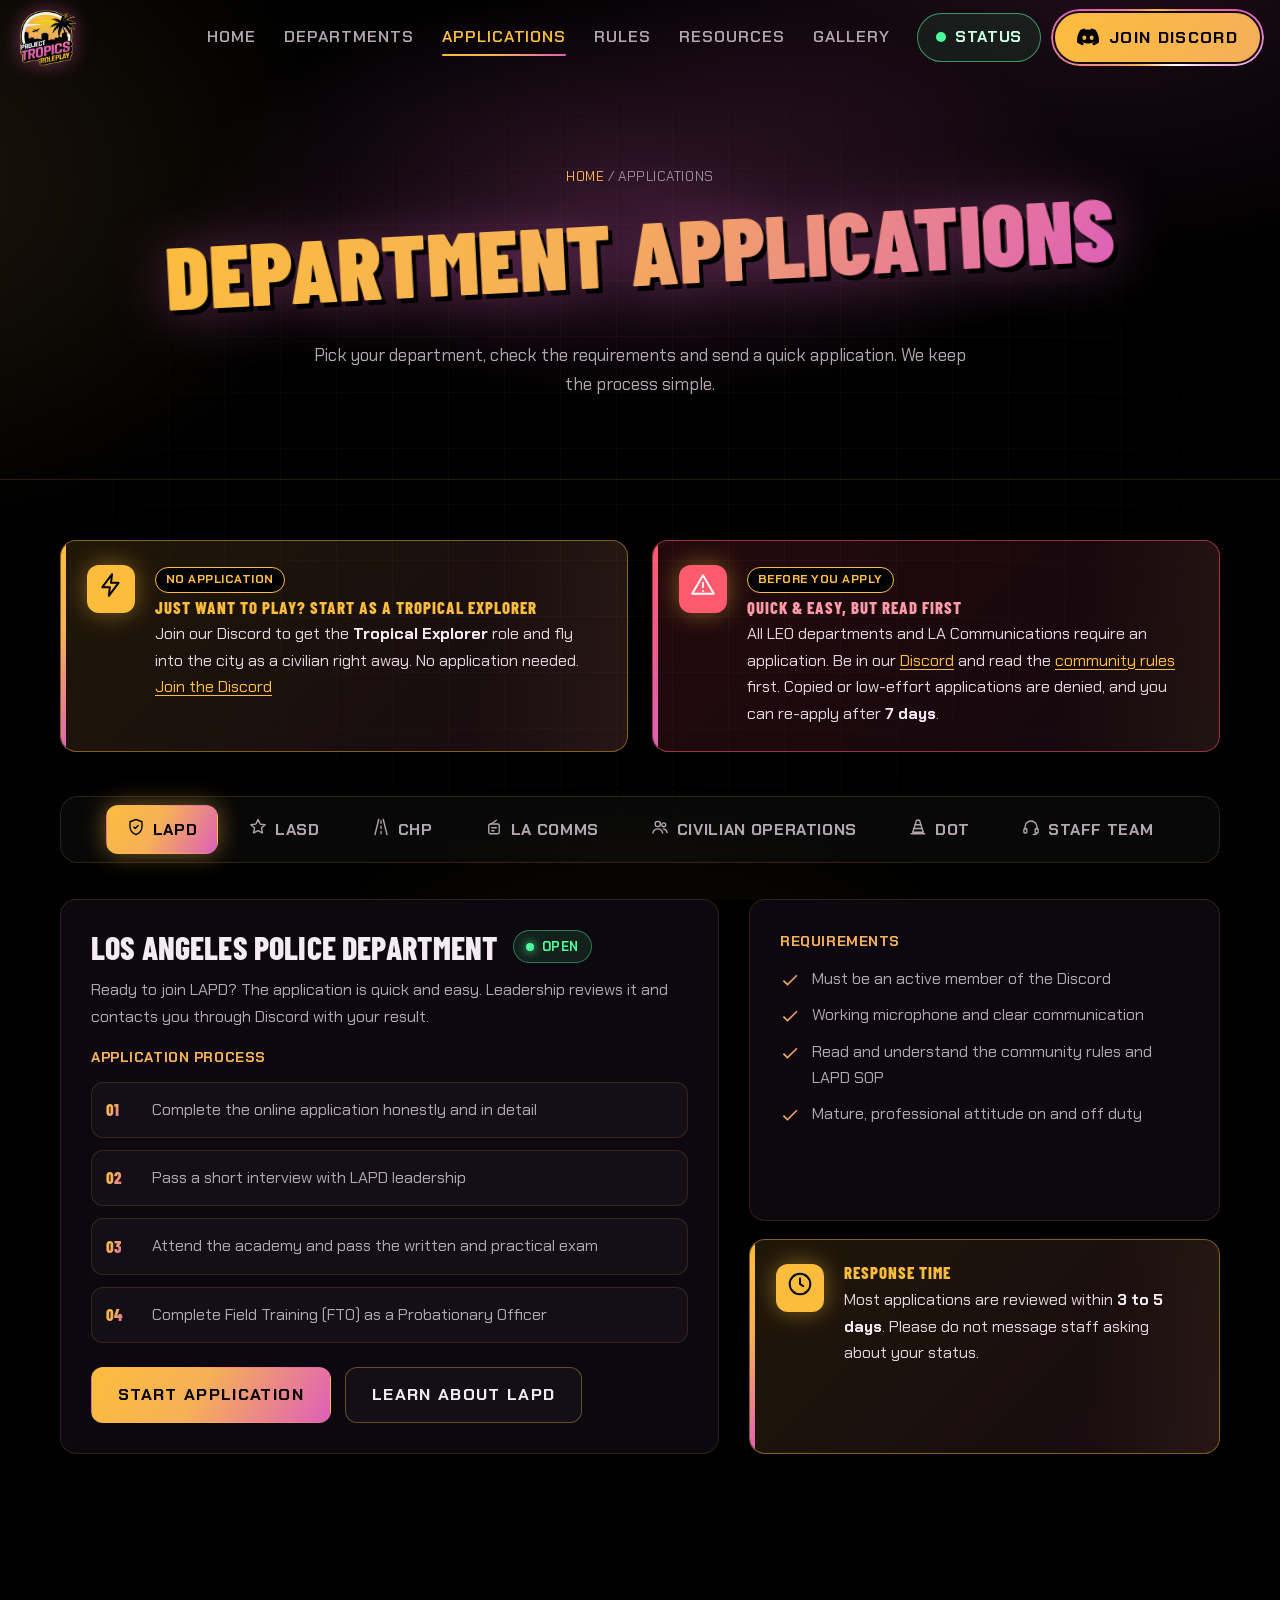
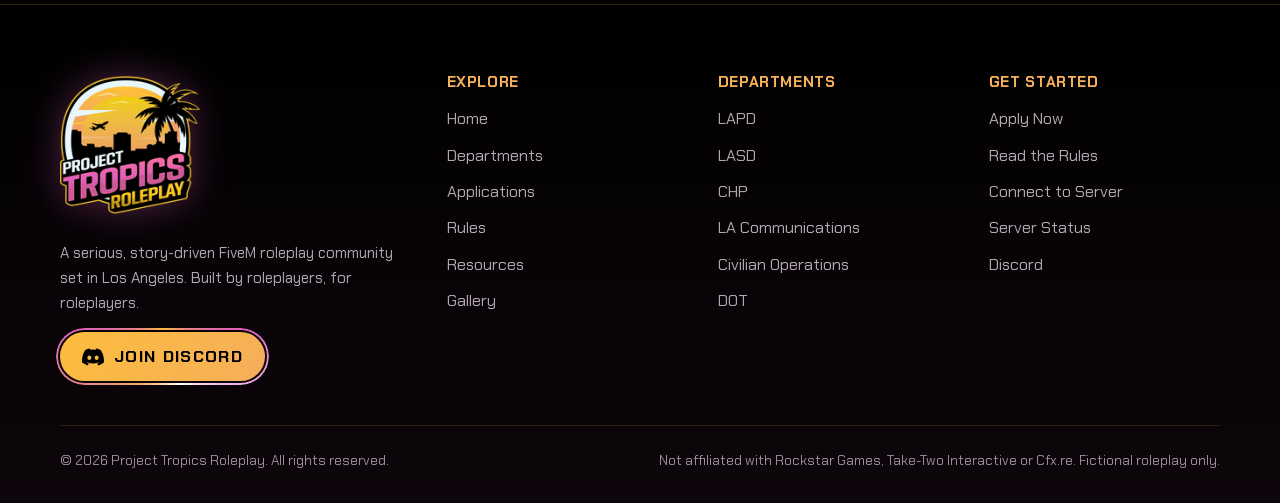
==== commit d0a2ea42: "Note that LA Communications dispatchers don't need FiveM Dispatchers work from the CAD and radio dis" ====
--- a/applications.html
+++ b/applications.html
@@ -135,9 +135,13 @@
                 </div>
               </div>
               <div class="highlight-stack">
-                <div class="card">
-                  <p class="sub-title">Requirements</p>
-                  <ul class="check-list" style="margin:0"><li>Must be an active member of the Discord</li><li>Working microphone and a clear, calm radio voice</li><li>Read and understand the community rules and Communications SOP</li><li>Able to multitask and keep track of several units at once</li></ul>
+                <div class="highlight">
+                  <div class="highlight-icon"><i data-icon="globe"></i></div>
+                  <div><span class="tag">No FiveM needed</span><h4>Dispatch From Anywhere</h4><p>You don't need FiveM or to be in game. Dispatchers use our CAD and radio dispatch panel from outside the city.</p></div>
+                </div>
+                <div class="card">
+                  <p class="sub-title">Requirements</p>
+                  <ul class="check-list" style="margin:0"><li>Must be an active member of the Discord</li><li>No FiveM or GTA V needed: you dispatch through our CAD and radio panel</li><li>Working microphone and a clear, calm radio voice</li><li>Read and understand the community rules and Communications SOP</li><li>Able to multitask and keep track of several units at once</li></ul>
                 </div>
                 <div class="highlight">
                   <div class="highlight-icon"><i data-icon="clock"></i></div>
--- a/assets/css/style.css
+++ b/assets/css/style.css
@@ -1967,3 +1967,64 @@
 .tier p { font-size: .95rem; margin-bottom: 12px; }
 .tier .dept-entry { margin-bottom: 10px; }
 @media (max-width: 640px) { .tiers { grid-template-columns: 1fr; } }
+
+/* ---------------------------------------------------------
+   SERVER STATUS BUTTON (top bar)
+   --------------------------------------------------------- */
+.btn-status {
+  display: inline-flex;
+  align-items: center;
+  gap: 9px;
+  min-height: 44px;
+  padding: 10px 18px;
+  border-radius: 999px;
+  border: 1px solid rgba(77, 255, 154, .55);
+  background: rgba(77, 255, 154, .08);
+  color: #c9ffe0;
+  font-family: var(--font-ui);
+  font-weight: 700;
+  font-size: 1rem;
+  letter-spacing: .04em;
+  text-transform: uppercase;
+  white-space: nowrap;
+  transition: background .25s, color .25s, box-shadow .25s, transform .25s, border-color .25s;
+}
+.btn-status:hover {
+  color: #000;
+  background: #4dff9a;
+  border-color: #4dff9a;
+  transform: translateY(-2px);
+  box-shadow: 0 0 22px rgba(77, 255, 154, .7);
+}
+.status-pip {
+  width: 10px; height: 10px;
+  flex-shrink: 0;
+  border-radius: 50%;
+  background: #4dff9a;
+  animation: live 1.8s infinite;
+}
+.btn-status:hover .status-pip { background: #000; animation: none; }
+.nav-status-item { display: none; }
+.nav-status-item a { display: flex !important; align-items: center; gap: 10px; color: #c9ffe0 !important; }
+
+@media (max-width: 1320px) {
+  .nav { gap: 14px; }
+  .brand-text { display: none; }
+}
+@media (max-width: 1080px) {
+  .btn-status { display: none; }
+  .nav-status-item { display: block; margin-top: 8px; border-top: 1px solid var(--line); padding-top: 8px; }
+}
+.dept-entry.closed { color: #ff9aa6; background: rgba(255, 90, 110, .1); border-color: rgba(255, 90, 110, .45); }
+
+/* Inline chat command, e.g. /report */
+code.cmd {
+  padding: 2px 8px;
+  border-radius: 6px;
+  background: rgba(0, 0, 0, .6);
+  border: 1px solid rgba(252, 189, 61, .5);
+  color: var(--gold);
+  font-family: ui-monospace, SFMono-Regular, Menlo, Consolas, monospace;
+  font-size: .92em;
+  white-space: nowrap;
+}
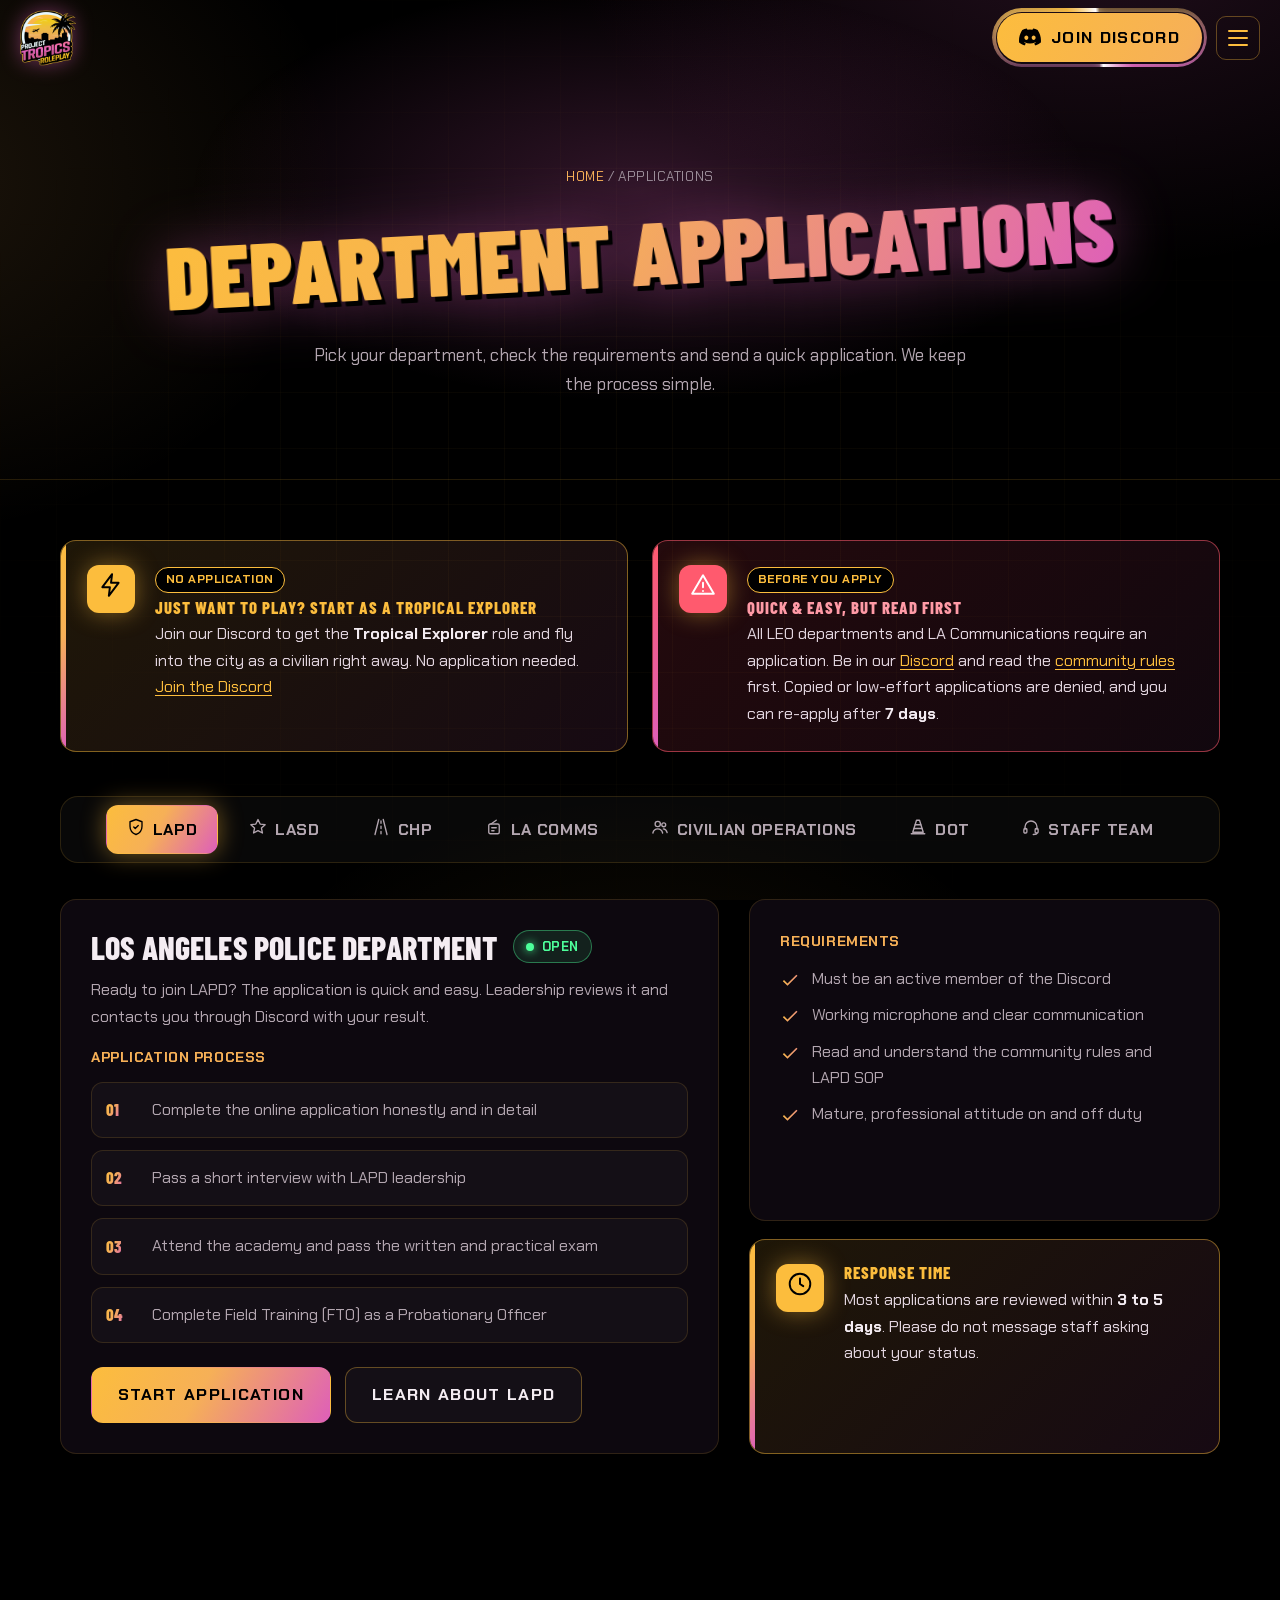
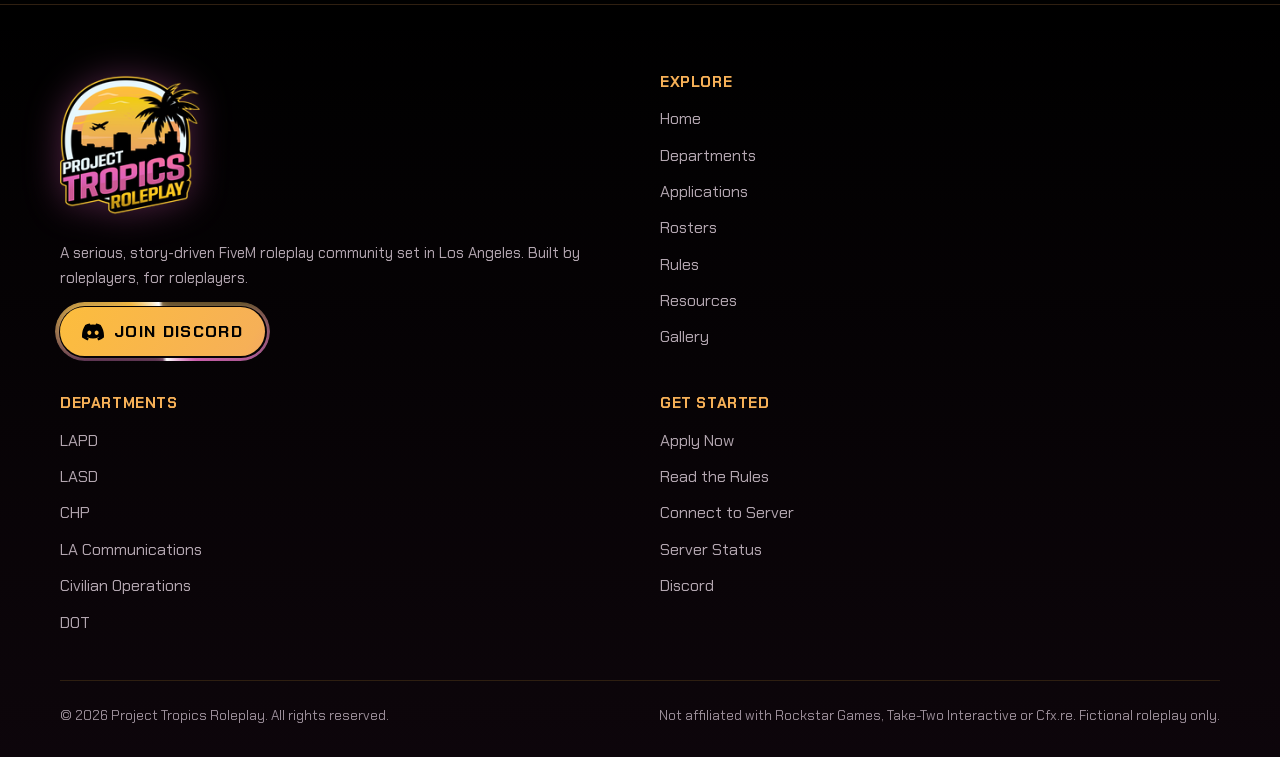
==== commit 4fe3e7ad: "Staff applications: require age 18 or older Co-Authored-By: Claude Opus 5.5 <noreply@anthropic.com> " ====
--- a/applications.html
+++ b/applications.html
@@ -225,7 +225,7 @@
               <div class="highlight-stack">
                 <div class="card">
                   <p class="sub-title">Requirements</p>
-                  <ul class="check-list" style="margin:0"><li>Active, respected member in good standing</li><li>No recent warnings or disciplinary action</li><li>Strong knowledge of community rules</li><li>Fair, patient and professional under pressure</li></ul>
+                  <ul class="check-list" style="margin:0"><li><strong>Must be 18 years of age or older.</strong> Anyone under 18 will not be considered, regardless of experience.</li><li>Active, respected member in good standing</li><li>No recent warnings or disciplinary action</li><li>Strong knowledge of community rules</li><li>Fair, patient and professional under pressure</li></ul>
                 </div>
                 <div class="highlight">
                   <div class="highlight-icon"><i data-icon="clock"></i></div>
--- a/assets/css/style.css
+++ b/assets/css/style.css
@@ -137,7 +137,7 @@
   display: flex;
   align-items: center;
   gap: 20px;
-  max-width: 1320px;
+  max-width: 1480px;
   margin: 0 auto;
   padding: 0 20px;
 }
@@ -292,20 +292,39 @@
   transition: transform .25s;
 }
 .btn-discord svg { width: 22px; height: 22px; flex-shrink: 0; }
-/* Rotating conic ring around the button */
-.btn-discord::before {
-  content: "";
-  position: absolute;
-  inset: calc(var(--ring) * -2);
+/* Light chasing around the button: a spinning disc of light shows through a thin ring.
+   Uses a plain transform rotation so it moves in every browser. */
+.btn-discord .ring {
+  position: absolute;
+  inset: -5px;
+  z-index: -1;
   border-radius: inherit;
-  padding: var(--ring);
-  background: conic-gradient(from var(--angle, 0deg), var(--gold), var(--pink), #fff, var(--orange), var(--pink), var(--gold));
+  padding: 3.5px;
+  overflow: hidden;
+  pointer-events: none;
+  background: linear-gradient(rgba(252, 189, 61, .3), rgba(222, 95, 185, .3));
   -webkit-mask: linear-gradient(#000 0 0) content-box, linear-gradient(#000 0 0);
   -webkit-mask-composite: xor;
-  mask-composite: exclude;
-  animation: ringSpin 2.2s linear infinite;
-  z-index: -1;
-}
+  mask: linear-gradient(#000 0 0) content-box exclude, linear-gradient(#000 0 0);
+}
+.btn-discord .ring-light {
+  position: absolute;
+  left: 50%;
+  top: 50%;
+  width: 160%;
+  aspect-ratio: 1;
+  background: conic-gradient(
+    transparent 0deg 70deg,
+    rgba(222, 95, 185, .8) 130deg,
+    #fff 172deg,
+    transparent 180deg 250deg,
+    rgba(252, 189, 61, .85) 310deg,
+    #fff 352deg,
+    transparent 360deg);
+  transform: translate(-50%, -50%) rotate(0deg);
+  animation: ringSpin 1.8s linear infinite;
+}
+.btn-discord .ring { filter: drop-shadow(0 0 4px rgba(255, 255, 255, .8)); }
 /* Flashing halo */
 .btn-discord::after {
   content: "";
@@ -324,12 +343,7 @@
 .btn-discord.lg { padding: 16px 32px; font-size: 1.2rem; }
 .btn-discord.lg svg { width: 26px; height: 26px; }
 
-@property --angle {
-  syntax: "<angle>";
-  initial-value: 0deg;
-  inherits: false;
-}
-@keyframes ringSpin { to { --angle: 360deg; } }
+@keyframes ringSpin { to { transform: translate(-50%, -50%) rotate(360deg); } }
 @keyframes discordShift {
   0%, 100% { background-position: 0% 50%; }
   50% { background-position: 100% 50%; }
@@ -842,19 +856,6 @@
   left: 0; top: 0; bottom: 0;
   width: 5px;
   background: var(--grad);
-}
-.highlight::after {
-  content: "";
-  position: absolute;
-  inset: 0;
-  z-index: -1;
-  background: linear-gradient(100deg, transparent 30%, rgba(252, 189, 61, .12) 50%, transparent 70%);
-  background-size: 250% 100%;
-  animation: sweep 4.5s ease-in-out infinite;
-}
-@keyframes sweep {
-  0% { background-position: 150% 0; }
-  60%, 100% { background-position: -100% 0; }
 }
 .highlight:hover { transform: translateY(-3px); box-shadow: 0 0 34px -6px rgba(252, 189, 61, .55); }
 .highlight-icon {
@@ -1842,7 +1843,7 @@
   .nav-links a { padding: 8px 9px; font-size: .95rem; }
   .nav-links a::after { left: 9px; right: 9px; }
 }
-@media (max-width: 1080px) {
+@media (max-width: 1280px) {
   .nav-toggle { display: block; }
   .nav-links {
     position: fixed;
@@ -2007,11 +2008,11 @@
 .nav-status-item { display: none; }
 .nav-status-item a { display: flex !important; align-items: center; gap: 10px; color: #c9ffe0 !important; }
 
-@media (max-width: 1320px) {
+@media (max-width: 1600px) {
   .nav { gap: 14px; }
   .brand-text { display: none; }
 }
-@media (max-width: 1080px) {
+@media (max-width: 1280px) {
   .btn-status { display: none; }
   .nav-status-item { display: block; margin-top: 8px; border-top: 1px solid var(--line); padding-top: 8px; }
 }
@@ -2028,3 +2029,7 @@
   font-size: .92em;
   white-space: nowrap;
 }
+
+/* Rosters page */
+.roster-title { font-size: 1.9rem; margin-bottom: .35em; }
+.dept-card .btn-row { margin-top: 6px; }
